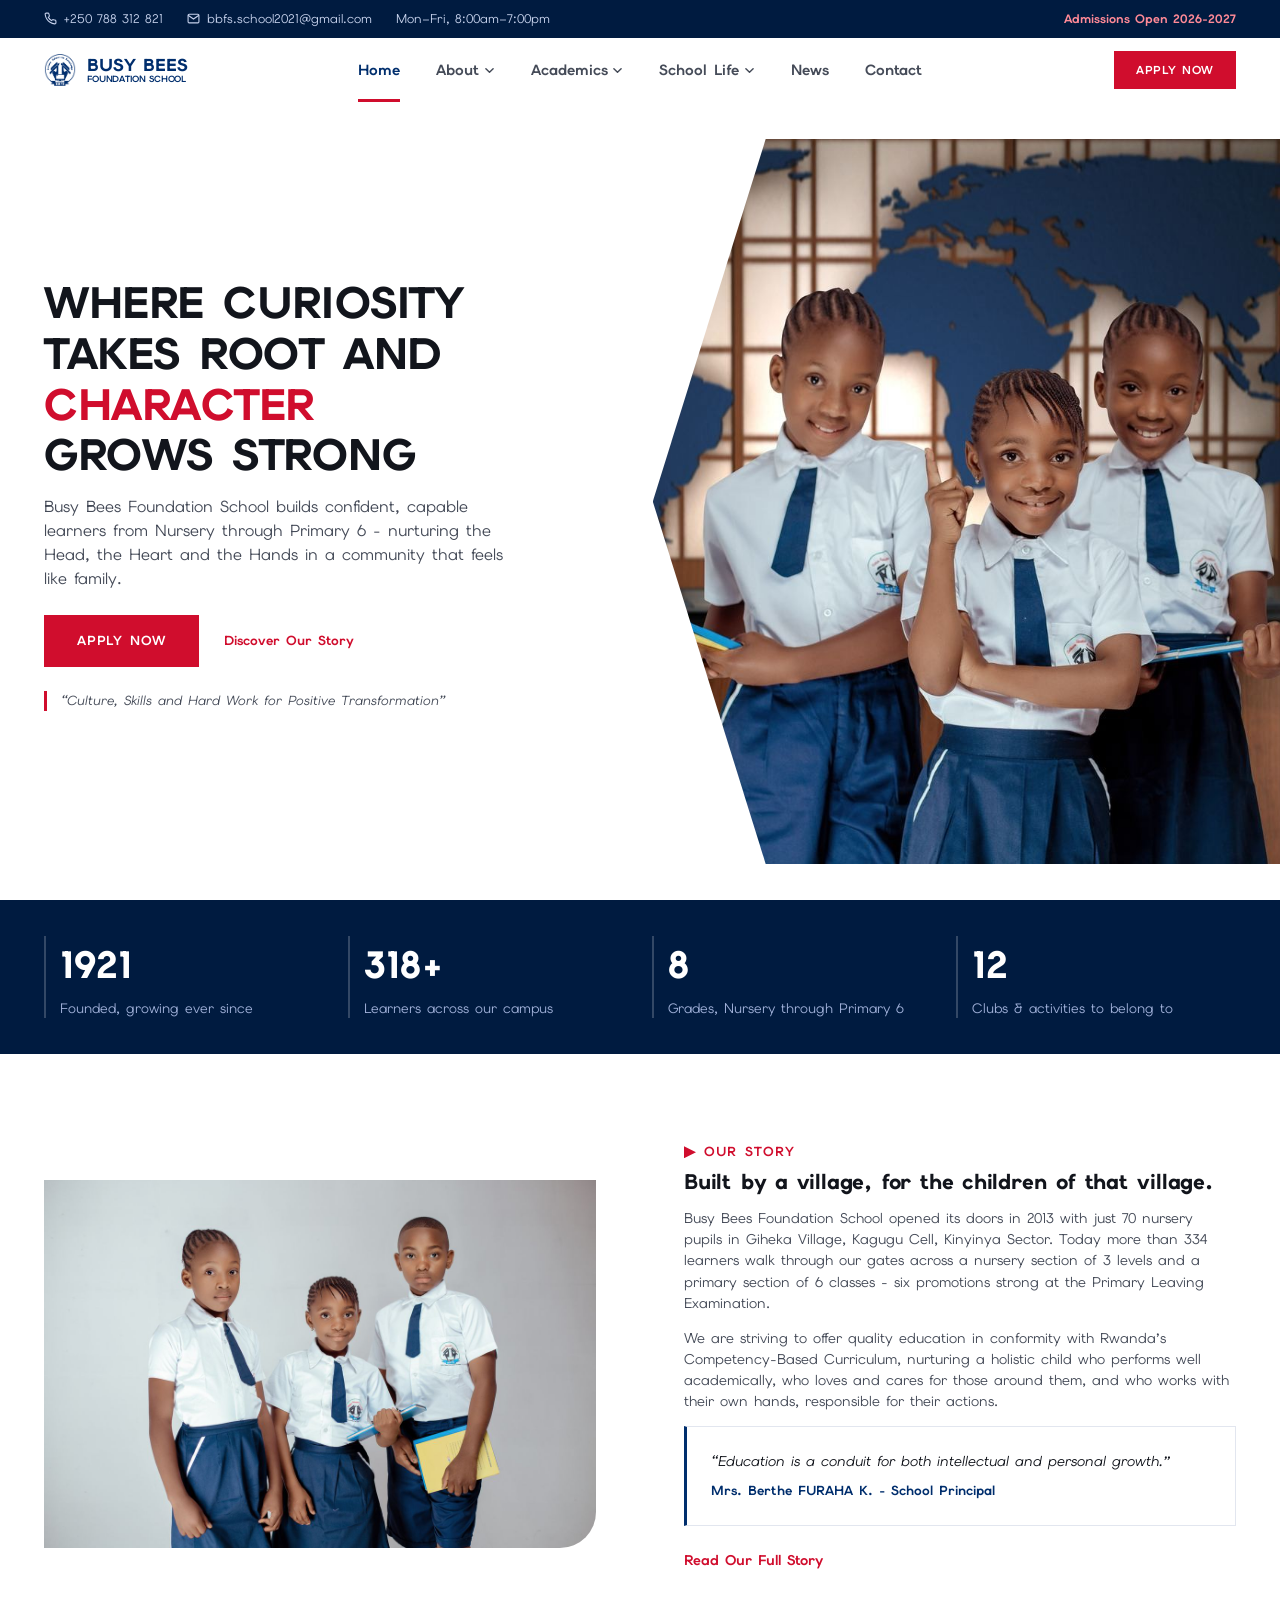
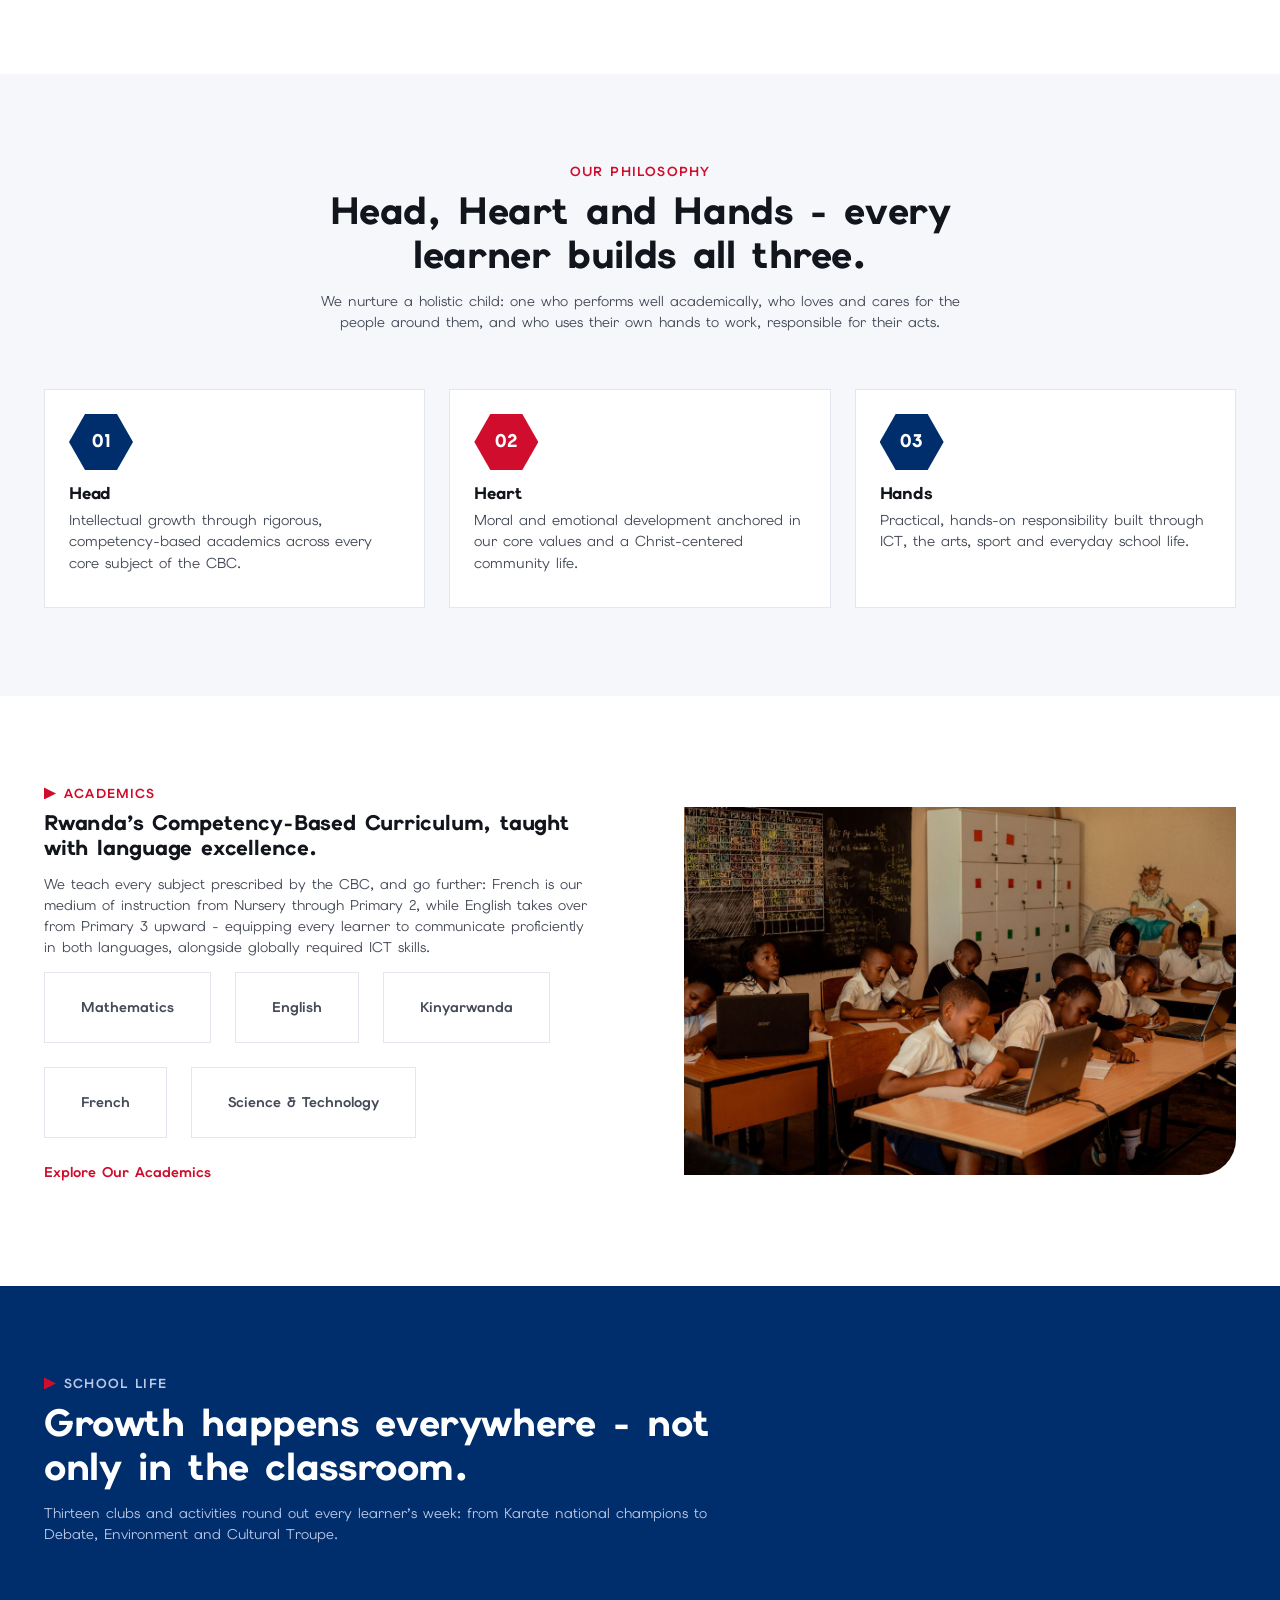
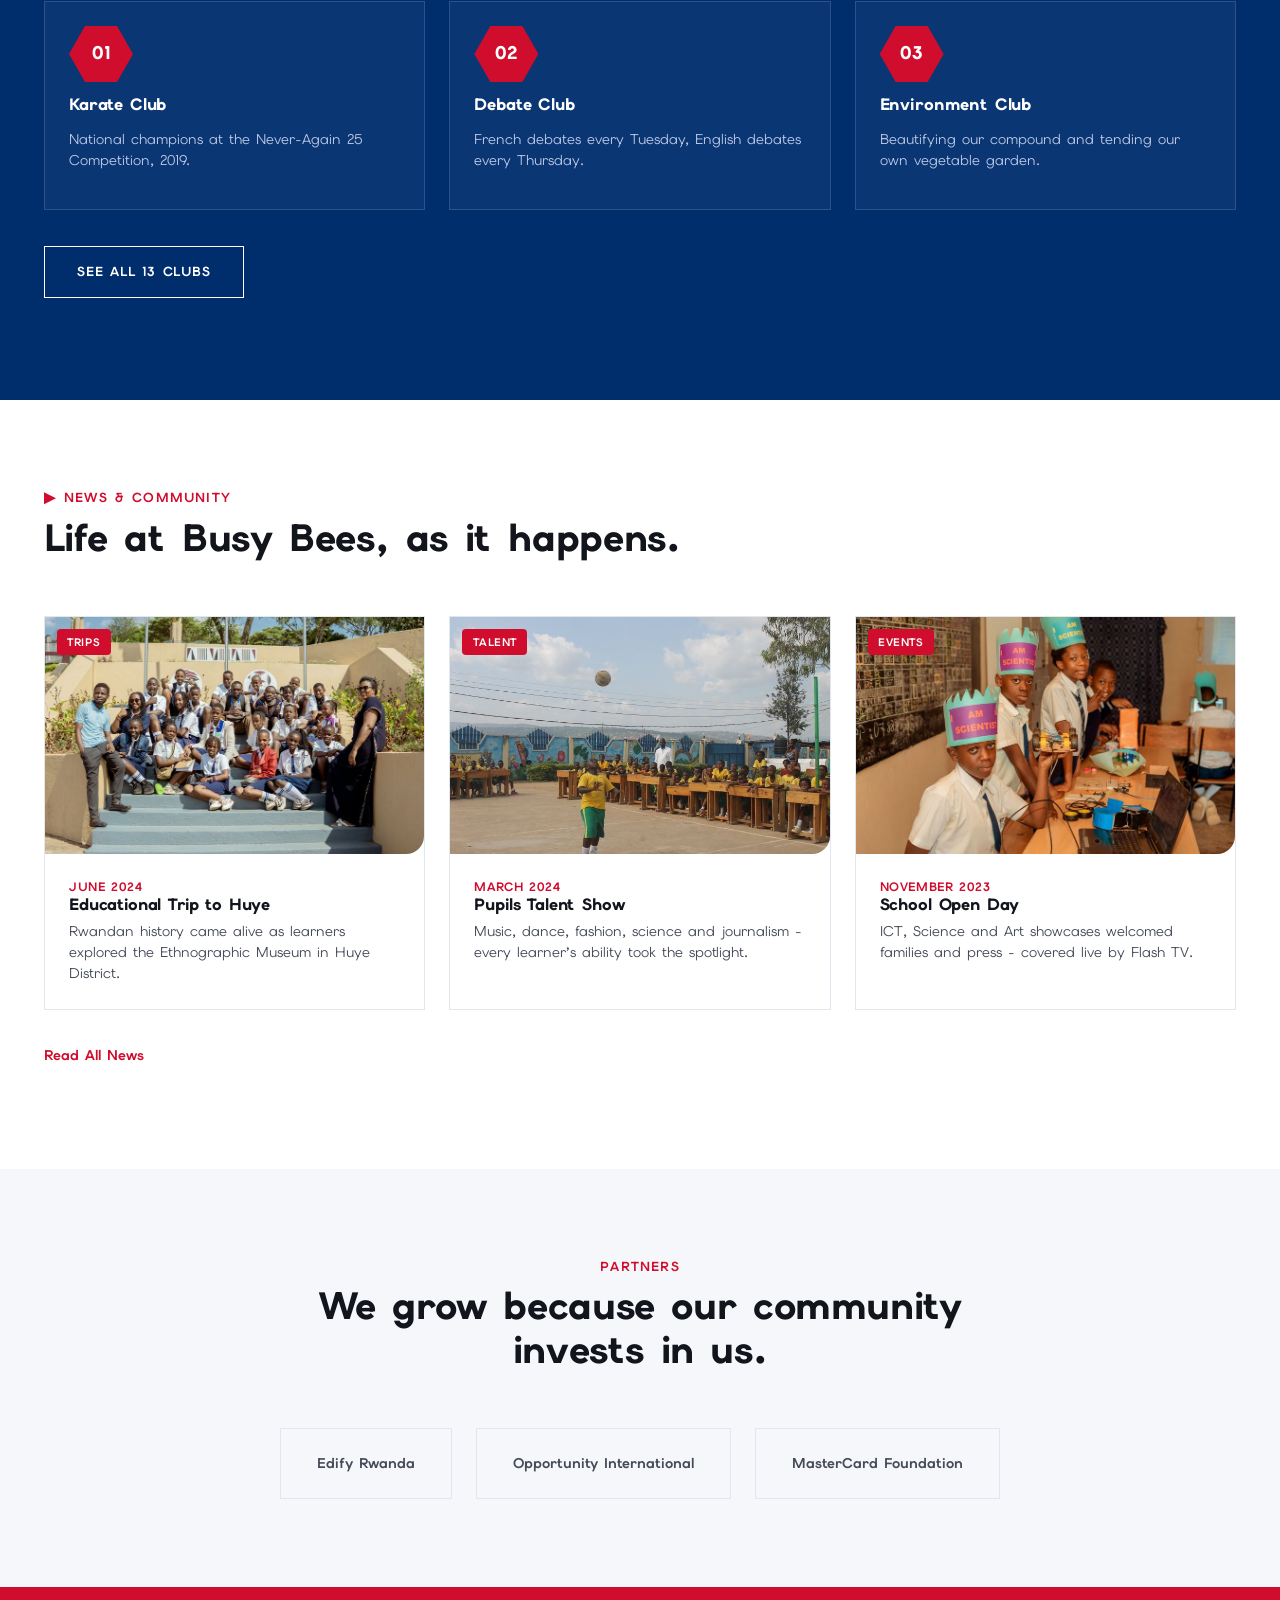
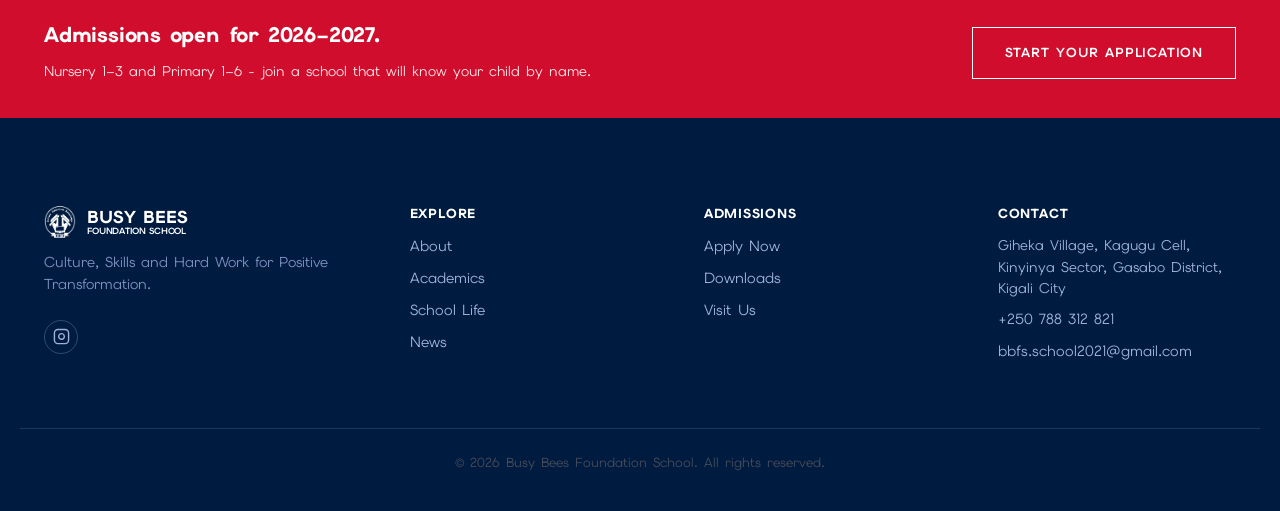
==== index.html @ 9fd290ba "initial commit" ====
<!DOCTYPE html>
<html lang="en">
<head>
<meta charset="UTF-8">
<meta name="viewport" content="width=device-width, initial-scale=1.0">
<title>Busy Bees Foundation School — Culture, Skills &amp; Hard Work for Positive Transformation</title>
<meta name="description" content="Busy Bees Foundation School in Kigali, Rwanda nurtures curious, confident learners from Nursery through Primary 6 through Rwanda's Competency-Based Curriculum, delivered in a safe, Christ-centered community.">
<meta name="theme-color" content="#002E6D">

<meta property="og:type" content="website">
<meta property="og:site_name" content="Busy Bees Foundation School">
<meta property="og:title" content="Busy Bees Foundation School — Culture, Skills &amp; Hard Work for Positive Transformation">
<meta property="og:description" content="A community-built education in Kigali, Rwanda — where every learner grows in knowledge, character and confidence, from Nursery through Primary 6.">
<meta property="og:url" content="https://bbfs.ac.rw/">
<meta property="og:locale" content="en_US">

<link rel="icon" type="image/png" href="assets/favicon.png">
<link rel="canonical" href="https://bbfs.ac.rw/">

<link rel="preconnect" href="https://fonts.googleapis.com">
<link rel="preconnect" href="https://fonts.gstatic.com" crossorigin>
<link href="https://fonts.googleapis.com/css2?family=Elms+Sans:ital,wght@0,100..900;1,100..900&display=swap" rel="stylesheet">

<link rel="stylesheet" href="css/style.css">

<script type="application/ld+json">
{
  "@context": "https://schema.org",
  "@type": "EducationalOrganization",
  "name": "Busy Bees Foundation School",
  "alternateName": "BBFS",
  "url": "https://bbfs.ac.rw/",
  "foundingDate": "2013",
  "slogan": "Culture, Skills and Hard Work for Positive Transformation",
  "address": {
    "@type": "PostalAddress",
    "streetAddress": "Giheka Village, Kagugu Cell, Kinyinya Sector",
    "addressLocality": "Gasabo District, Kigali City",
    "addressCountry": "RW"
  },
  "telephone": ["+250788312821", "+250788534097"],
  "email": "bbfs.school2021@gmail.com"
}
</script>
</head>
<body>

<a class="skip-link" href="#main">Skip to main content</a>

<div class="topbar">
  <div class="container topbar-inner">
    <div class="topbar-links">
      <a href="tel:+250788312821">
        <svg viewBox="0 0 24 24" fill="none" stroke="currentColor" stroke-width="2"><path d="M22 16.92v3a2 2 0 0 1-2.18 2 19.79 19.79 0 0 1-8.63-3.07 19.5 19.5 0 0 1-6-6 19.79 19.79 0 0 1-3.07-8.67A2 2 0 0 1 4.11 2h3a2 2 0 0 1 2 1.72c.127.96.362 1.9.7 2.81a2 2 0 0 1-.45 2.11L8.09 9.91a16 16 0 0 0 6 6l1.27-1.27a2 2 0 0 1 2.11-.45c.91.338 1.85.573 2.81.7A2 2 0 0 1 22 16.92z"/></svg>
        +250 788 312 821
      </a>
      <a href="mailto:bbfs.school2021@gmail.com" class="hide-mobile">
        <svg viewBox="0 0 24 24" fill="none" stroke="currentColor" stroke-width="2"><rect x="2" y="4" width="20" height="16" rx="2"/><path d="m22 6-10 7L2 6"/></svg>
        bbfs.school2021@gmail.com
      </a>
      <span class="hide-mobile">Mon&ndash;Fri, 8:00am&ndash;7:00pm</span>
    </div>
    <a href="admissions.html" class="btn-link">Admissions Open 2026-2027</a>
  </div>
</div>

<header class="site-header" id="site-header">
  <div class="container header-inner">
    <a href="index.html" class="brand" aria-label="Busy Bees Foundation School — home">
      <img src="assets/logo/logo-blue-300.png" class="brand-mark" alt="Busy Bees Foundation School logo">
      <span class="brand-text">
        <span class="brand-name">Busy Bees</span>
        <span class="brand-sub">Foundation School</span>
      </span>
    </a>

    <nav class="main-nav" id="main-nav" aria-label="Primary">
      <ul>
        <li class="nav-item"><a href="index.html" class="nav-link is-active">Home</a></li>

        <li class="nav-item">
          <a href="about.html" class="nav-link" data-toggle aria-expanded="false">About
            <svg class="nav-caret" viewBox="0 0 10 6"><polyline points="1,1 5,5 9,1" fill="none" stroke="currentColor" stroke-width="1.6" stroke-linecap="round" stroke-linejoin="round"/></svg>
          </a>
          <div class="dropdown">
            <div class="dropdown-grid has-feature">
              <div>
                <a href="about.html" class="dropdown-link"><strong>About Overview</strong><span>Who we are, at a glance</span></a>
                <a href="about.html#history" class="dropdown-link"><strong>History &amp; Background</strong><span>Our story since 2013</span></a>
                <a href="about.html#values" class="dropdown-link"><strong>Vision, Mission &amp; Values</strong><span>What we stand on</span></a>
                <a href="about.html#philosophy" class="dropdown-link"><strong>Philosophy &amp; Strategy</strong><span>Aim, philosophy, strategic issues</span></a>
                <a href="about.html#principal" class="dropdown-link"><strong>Principal&rsquo;s Message</strong><span>A word from Mrs. Furaha</span></a>
              </div>
              <a href="about.html#principal" class="dropdown-feature">
                <img src="assets/images/principal-sm.jpg" alt="">
                <span class="dropdown-feature-copy"><span>Est. 2013</span><strong>Meet our Principal</strong></span>
              </a>
            </div>
          </div>
        </li>

        <li class="nav-item">
          <a href="academics.html" class="nav-link" data-toggle aria-expanded="false">Academics
            <svg class="nav-caret" viewBox="0 0 10 6"><polyline points="1,1 5,5 9,1" fill="none" stroke="currentColor" stroke-width="1.6" stroke-linecap="round" stroke-linejoin="round"/></svg>
          </a>
          <div class="dropdown">
            <div class="dropdown-grid has-feature">
              <div>
                <a href="academics.html" class="dropdown-link"><strong>Academics Overview</strong><span>How we teach</span></a>
                <a href="academics.html#curriculum" class="dropdown-link"><strong>Curriculum &amp; Language Policy</strong><span>CBC, French &amp; English</span></a>
                <a href="academics.html#subjects" class="dropdown-link"><strong>Subjects Offered</strong><span>Primary Section, P1&ndash;P6</span></a>
                <a href="academics.html#nursery" class="dropdown-link"><strong>Nursery Programme</strong><span>Section Maternelle</span></a>
                <a href="academics.html#ict-library" class="dropdown-link"><strong>ICT &amp; Library</strong><span>Technology-enabled learning</span></a>
              </div>
              <a href="academics.html#ict-library" class="dropdown-feature">
                <img src="assets/images/curriculum-section-sm.jpg" alt="">
                <span class="dropdown-feature-copy"><span>CBC-Aligned</span><strong>Bilingual, ICT-enabled</strong></span>
              </a>
            </div>
          </div>
        </li>

        <li class="nav-item">
          <a href="school-life.html" class="nav-link" data-toggle aria-expanded="false">School Life
            <svg class="nav-caret" viewBox="0 0 10 6"><polyline points="1,1 5,5 9,1" fill="none" stroke="currentColor" stroke-width="1.6" stroke-linecap="round" stroke-linejoin="round"/></svg>
          </a>
          <div class="dropdown">
            <div class="dropdown-grid has-feature">
              <div>
                <a href="school-life.html" class="dropdown-link"><strong>School Life Overview</strong><span>Beyond the classroom</span></a>
                <a href="school-life.html#clubs" class="dropdown-link"><strong>Clubs &amp; Activities</strong><span>13 clubs to belong to</span></a>
              </div>
              <a href="school-life.html#clubs" class="dropdown-feature">
                <img src="assets/images/karate-competition-sm.jpg" alt="">
                <span class="dropdown-feature-copy"><span>Karate National Champions</span><strong>Explore our clubs</strong></span>
              </a>
            </div>
          </div>
        </li>

        <li class="nav-item"><a href="news.html" class="nav-link">News</a></li>
        <li class="nav-item"><a href="contact.html" class="nav-link">Contact</a></li>
      <li class="nav-item nav-cta"><a href="admissions.html" class="btn btn-primary btn-block">Apply Now</a></li>
      </ul>
    </nav>

    <div class="header-actions">
      <a href="admissions.html" class="btn btn-primary btn-sm">Apply Now</a>
      <button class="nav-toggle" id="nav-toggle" aria-expanded="false" aria-controls="main-nav" aria-label="Open menu">
        <span></span><span></span><span></span>
      </button>
    </div>
  </div>
</header>

<main id="main">

  <!-- ============================== HERO ============================== -->
  <section class="hero" aria-label="Introduction">
    <div class="hero-copy-wrap">
      <div class="hero-copy">
        <h1 class="reveal">Where curiosity takes root and <span class="highlight">character</span> grows strong</h1>
        <p class="hero-lede reveal">Busy Bees Foundation School builds confident, capable learners from Nursery through Primary&nbsp;6 - nurturing the Head, the Heart and the Hands in a community that feels like family.</p>
        <div class="hero-actions reveal">
          <a href="admissions.html" class="btn btn-primary">Apply Now</a>
          <a href="about.html" class="btn btn-link">Discover Our Story</a>
        </div>
        <p class="hero-motto reveal">&ldquo;Culture, Skills and Hard Work for Positive Transformation&rdquo;</p>
      </div>
    </div>

    <div class="hero-visual reveal">
      <img src="assets/images/hero-image.jpg" alt="Busy Bees Foundation School learners" loading="eager">
    </div>
  </section>

  <!-- ============================== STATS BAND ============================== -->
  <section class="stats-band" aria-label="Busy Bees Foundation School at a glance">
    <div class="container stats-grid">
      <div class="stat reveal">
        <span class="stat-number" data-count="2013">0</span>
        <span class="stat-label">Founded, growing ever since</span>
      </div>
      <div class="stat reveal">
        <span class="stat-number" data-count="334" data-suffix="+">0</span>
        <span class="stat-label">Learners across our campus</span>
      </div>
      <div class="stat reveal">
        <span class="stat-number" data-count="9">0</span>
        <span class="stat-label">Grades, Nursery through Primary&nbsp;6</span>
      </div>
      <div class="stat reveal">
        <span class="stat-number" data-count="13">0</span>
        <span class="stat-label">Clubs &amp; activities to belong to</span>
      </div>
    </div>
  </section>

  <!-- ============================== ABOUT TEASER ============================== -->
  <section class="section about">
    <div class="container two-col">
      <div class="photo-frame reveal">
        <img src="assets/images/history-section.jpg" alt="Learners at Busy Bees Foundation School" loading="lazy">
      </div>
      <div>
        <p class="eyebrow reveal">Our Story</p>
        <h2 class="reveal">Built by a village, for the children of that village.</h2>
        <p class="reveal">Busy Bees Foundation School opened its doors in 2013 with just 70 nursery pupils in Giheka Village, Kagugu Cell, Kinyinya Sector. Today more than 334 learners walk through our gates across a nursery section of 3 levels and a primary section of 6 classes - six promotions strong at the Primary Leaving Examination.</p>
        <p class="reveal">We are striving to offer quality education in conformity with Rwanda&rsquo;s Competency-Based Curriculum, nurturing a holistic child who performs well academically, who loves and cares for those around them, and who works with their own hands, responsible for their actions.</p>
        <div class="quote-card reveal">
          <p>&ldquo;Education is a conduit for both intellectual and personal growth.&rdquo;</p>
          <cite>Mrs. Berthe FURAHA K. - School Principal</cite>
        </div>
        <p class="reveal" style="margin-top:var(--sp-3)"><a href="about.html" class="btn-link">Read Our Full Story</a></p>
      </div>
    </div>
  </section>

  <!-- ============================== HEAD / HEART / HANDS ============================== -->
  <section class="section section-tint">
    <div class="container">
      <div class="section-head center reveal">
        <p class="eyebrow center">Our Philosophy</p>
        <h2>Head, Heart and Hands - every learner builds all three.</h2>
        <p class="section-intro center">We nurture a holistic child: one who performs well academically, who loves and cares for the people around them, and who uses their own hands to work, responsible for their acts.</p>
      </div>

      <div class="card-grid cols-3 reveal">
        <div class="hex-card">
          <span class="hex-icon">01</span>
          <h3>Head</h3>
          <p>Intellectual growth through rigorous, competency-based academics across every core subject of the CBC.</p>
        </div>
        <div class="hex-card">
          <span class="hex-icon is-red">02</span>
          <h3>Heart</h3>
          <p>Moral and emotional development anchored in our core values and a Christ-centered community life.</p>
        </div>
        <div class="hex-card">
          <span class="hex-icon">03</span>
          <h3>Hands</h3>
          <p>Practical, hands-on responsibility built through ICT, the arts, sport and everyday school life.</p>
        </div>
      </div>
    </div>
  </section>

  <!-- ============================== ACADEMICS TEASER ============================== -->
  <section class="section academics">
    <div class="container two-col reverse">
      <div class="photo-frame reveal">
        <img src="assets/images/academics-teaser.jpg" alt="A learner engaged in the ICT-enabled curriculum at BBFS" loading="lazy">
      </div>
      <div>
        <p class="eyebrow reveal">Academics</p>
        <h2 class="reveal">Rwanda&rsquo;s Competency-Based Curriculum, taught with language excellence.</h2>
        <p class="reveal">We teach every subject prescribed by the CBC, and go further: French is our medium of instruction from Nursery through Primary&nbsp;2, while English takes over from Primary&nbsp;3 upward - equipping every learner to communicate proficiently in both languages, alongside globally required ICT skills.</p>
        <div class="partners-row reveal" style="justify-content:flex-start">
          <span class="partner-badge">Mathematics</span>
          <span class="partner-badge">English</span>
          <span class="partner-badge">Kinyarwanda</span>
          <span class="partner-badge">French</span>
          <span class="partner-badge">Science &amp; Technology</span>
        </div>
        <p class="reveal" style="margin-top:var(--sp-3)"><a href="academics.html" class="btn-link">Explore Our Academics</a></p>
      </div>
    </div>
  </section>

  <!-- ============================== SCHOOL LIFE TEASER ============================== -->
  <section class="section section-navy">
    <div class="container">
      <div class="section-head reveal">
        <p class="eyebrow eyebrow-inverse">School Life</p>
        <h2>Growth happens everywhere - not only in the classroom.</h2>
        <p class="section-intro">Thirteen clubs and activities round out every learner&rsquo;s week: from Karate national champions to Debate, Environment and Cultural Troupe.</p>
      </div>
      <div class="card-grid cols-3 reveal">
        <div class="card" style="background:rgba(255,255,255,0.04); border-color:rgba(255,255,255,0.14)">
          <span class="hex-icon is-red">01</span>
          <h3 style="color:#fff">Karate Club</h3>
          <p style="color:#B9C6E4">National champions at the Never-Again 25 Competition, 2019.</p>
        </div>
        <div class="card" style="background:rgba(255,255,255,0.04); border-color:rgba(255,255,255,0.14)">
          <span class="hex-icon is-red">02</span>
          <h3 style="color:#fff">Debate Club</h3>
          <p style="color:#B9C6E4">French debates every Tuesday, English debates every Thursday.</p>
        </div>
        <div class="card" style="background:rgba(255,255,255,0.04); border-color:rgba(255,255,255,0.14)">
          <span class="hex-icon is-red">03</span>
          <h3 style="color:#fff">Environment Club</h3>
          <p style="color:#B9C6E4">Beautifying our compound and tending our own vegetable garden.</p>
        </div>
      </div>
      <p class="reveal" style="margin-top:var(--sp-4)"><a href="school-life.html" class="btn btn-ghost">See All 13 Clubs</a></p>
    </div>
  </section>

  <!-- ============================== NEWS TEASER ============================== -->
  <section class="section news">
    <div class="container">
      <div class="section-head reveal">
        <p class="eyebrow">News &amp; Community</p>
        <h2>Life at Busy Bees, as it happens.</h2>
      </div>

      <div class="news-grid reveal">
        <article class="news-card">
          <div class="news-media"><span class="news-tag">Trips</span><img src="assets/images/educational-trip-huye.jpg" alt="Pupils on an educational trip in Huye" loading="lazy"></div>
          <div class="news-body">
            <p class="news-date">June 2024</p>
            <h3>Educational Trip to Huye</h3>
            <p>Rwandan history came alive as learners explored the Ethnographic Museum in Huye District.</p>
          </div>
        </article>
        <article class="news-card">
          <div class="news-media"><span class="news-tag">Talent</span><img src="assets/images/talent-show.jpg" alt="Learners performing at the BBFS Talent Show" loading="lazy"></div>
          <div class="news-body">
            <p class="news-date">March 2024</p>
            <h3>Pupils Talent Show</h3>
            <p>Music, dance, fashion, science and journalism - every learner&rsquo;s ability took the spotlight.</p>
          </div>
        </article>
        <article class="news-card">
          <div class="news-media"><span class="news-tag">Events</span><img src="assets/images/school-open-day.jpg" alt="Students showcasing projects at the BBFS Open Day" loading="lazy"></div>
          <div class="news-body">
            <p class="news-date">November 2023</p>
            <h3>School Open Day</h3>
            <p>ICT, Science and Art showcases welcomed families and press - covered live by Flash TV.</p>
          </div>
        </article>
      </div>
      <p class="reveal" style="margin-top:var(--sp-4)"><a href="news.html#timeline" class="btn-link">Read All News</a></p>
    </div>
  </section>

  <!-- ============================== PARTNERS ============================== -->
  <section class="section section-tint">
    <div class="container">
      <div class="section-head center reveal">
        <p class="eyebrow center">Partners</p>
        <h2 class="section-title">We grow because our community invests in us.</h2>
      </div>
      <div class="partners-row reveal">
        <div class="partner-badge">Edify Rwanda</div>
        <div class="partner-badge">Opportunity International</div>
        <div class="partner-badge">MasterCard Foundation</div>
      </div>
    </div>
  </section>

  <!-- ============================== CTA BAND ============================== -->
  <section class="cta-band">
    <div class="container cta-inner">
      <div>
        <h2>Admissions open for 2026&ndash;2027.</h2>
        <p>Nursery&nbsp;1&ndash;3 and Primary&nbsp;1&ndash;6 - join a school that will know your child by name.</p>
      </div>
      <a href="admissions.html" class="btn btn-ghost">Start Your Application</a>
    </div>
  </section>

</main>

<!-- ============================== FOOTER ============================== -->
<footer class="site-footer">
  <div class="container footer-grid">
    <div class="footer-brand">
      <a href="index.html" class="brand" aria-label="Busy Bees Foundation School — home">
        <img src="assets/logo/logo-white-300.png" class="brand-mark" alt="Busy Bees Foundation School logo">
        <span class="brand-text">
          <span class="brand-name">Busy Bees</span>
          <span class="brand-sub">Foundation School</span>
        </span>
      </a>
      <p>Culture, Skills and Hard Work for Positive Transformation.</p>
      <div class="footer-social">
        <a href="https://www.instagram.com/busybeesfoundationschool" target="_blank" rel="noopener" aria-label="Busy Bees Foundation School on Instagram">
          <svg viewBox="0 0 24 24" fill="none" stroke="currentColor" stroke-width="2"><rect x="2" y="2" width="20" height="20" rx="5"/><path d="M16 11.37A4 4 0 1 1 12.63 8 4 4 0 0 1 16 11.37z"/><line x1="17.5" y1="6.5" x2="17.51" y2="6.5"/></svg>
        </a>
      </div>
    </div>

    <div class="footer-col">
      <h3>Explore</h3>
      <ul>
        <li><a href="about.html">About</a></li>
        <li><a href="academics.html">Academics</a></li>
        <li><a href="school-life.html">School Life</a></li>
        <li><a href="news.html">News</a></li>
      </ul>
    </div>

    <div class="footer-col">
      <h3>Admissions</h3>
      <ul>
        <li><a href="admissions.html">Apply Now</a></li>
        <li><a href="admissions.html#downloads">Downloads</a></li>
        <li><a href="contact.html">Visit Us</a></li>
      </ul>
    </div>

    <div class="footer-col">
      <h3>Contact</h3>
      <ul>
        <li>Giheka Village, Kagugu Cell, Kinyinya Sector, Gasabo District, Kigali City</li>
        <li><a href="tel:+250788312821">+250 788 312 821</a></li>
        <li><a href="mailto:bbfs.school2021@gmail.com">bbfs.school2021@gmail.com</a></li>
      </ul>
    </div>
  </div>
  <div class="container footer-bottom">
    <p>&copy; <span data-year></span> Busy Bees Foundation School. All rights reserved.</p>
  </div>
</footer>

<script src="js/main.js"></script>
</body>
</html>
---- css/style.css ----
/* =========================================================================
   BUSY BEES FOUNDATION SCHOOL — DESIGN SYSTEM
   Institutional, editorial, geometric. Navy + red on white. Hexagon as the
   single recurring brand motif (logo, badges, dividers) — used sparingly.
   ========================================================================= */

:root{
  /* ---- Brand ---- */
  --navy-900:#001B40;
  --navy-800:#002E6D;
  --navy-700:#0B3E85;
  --navy-600:#1F55A3;
  --navy-100:#E7ECF6;

  --red-700:#A50A24;
  --red-600:#D00D2D;
  --red-500:#E23B54;
  --red-100:#FCE8EA;

  --white:#FFFFFF;

  /* ---- Neutrals ---- */
  --tint:#F5F7FB;
  --line:#E2E6EF;
  --ink-900:#12151C;
  --ink-700:#454B58;
  --ink-500:#6B7180;

  /* ---- Semantic ---- */
  --bg:var(--white);
  --text:var(--ink-900);
  --text-muted:var(--ink-500);
  --brand:var(--navy-800);
  --accent:var(--red-600);

  /* ---- Type ---- */
  --font-head:'Elms Sans', system-ui, -apple-system, sans-serif;
  --font-body:'Elms Sans', system-ui, -apple-system, sans-serif;
  --step--1: clamp(0.78rem, 0.76rem + 0.1vw, 0.82rem);
  --step-0:  0.88rem;
  --step-1:  clamp(1.15rem, 1.08rem + 0.35vw, 1.35rem);
  --step-2:  clamp(1.4rem, 1.28rem + 0.55vw, 1.75rem);
  --step-3:  clamp(1.75rem, 1.5rem + 1.1vw, 2.4rem);
  --step-4:  clamp(2.2rem, 1.8rem + 1.8vw, 3.25rem);
  --step-5:  clamp(2.5rem, 1.9rem + 2.8vw, 4rem);

  /* ---- Spacing ---- */
  --sp-1:0.5rem; --sp-2:0.875rem; --sp-3:1.5rem; --sp-4:2.25rem; --sp-5:3.5rem; --sp-6:5.5rem;

  /* ---- Shape ---- */
  --radius-sm:0; --radius-md:0; --radius-lg:0;
  --corner: 36px;
  --corner-sm: 18px;
  --hex: polygon(25% 0%, 75% 0%, 100% 50%, 75% 100%, 25% 100%, 0% 50%);
  --shadow-soft:0 1px 2px rgba(0,20,60,0.06);
  --shadow-hover:0 14px 28px rgba(0,20,60,0.14);

  /* ---- Layout ---- */
  --container-w:1240px;
  --topbar-h:38px;
  --header-h:64px;

  /* ---- Motion ---- */
  --ease:cubic-bezier(.22,.9,.32,1);
  --dur-1:.22s; --dur-2:.45s;
}

/* =========================================================================
   RESET
   ========================================================================= */
*,*::before,*::after{ box-sizing:border-box; }
html{ scroll-behavior:smooth; }
body{
  margin:0; font-family:var(--font-body); background:var(--bg); color:var(--text);
  font-size:var(--step-0); line-height:1.5; -webkit-font-smoothing:antialiased;
}
img{ max-width:100%; display:block; }
a{ color:inherit; text-decoration:none; }
ul,ol{ list-style:none; margin:0; padding:0; }
button{ font:inherit; background:none; border:none; cursor:pointer; }
h1,h2,h3,h4{ font-family:var(--font-head); font-weight:800; line-height:1.15; letter-spacing:-0.01em; margin:0 0 var(--sp-2); color:var(--ink-900); }
p{ margin:0 0 var(--sp-2); color:var(--ink-700); }
input,select,textarea{ font-family:inherit; font-size:var(--step--1); }
table{ border-collapse:collapse; width:100%; }

@media (prefers-reduced-motion: reduce){
  html{ scroll-behavior:auto; }
  *,*::before,*::after{ animation-duration:0.01ms !important; animation-iteration-count:1 !important; transition-duration:0.01ms !important; scroll-behavior:auto !important; }
}

.skip-link{ position:absolute; left:-999px; top:0; background:var(--navy-800); color:#fff; padding:.75rem 1.25rem; z-index:1000; border-radius:0 0 8px 0; }
.skip-link:focus{ left:0; }
:focus-visible{ outline:3px solid var(--navy-600); outline-offset:3px; border-radius:3px; }

.container{ max-width:var(--container-w); margin-inline:auto; padding-inline:var(--sp-3); }
.section{ padding-block:var(--sp-6); position:relative; scroll-margin-top:110px; }
.section-sm{ padding-block:var(--sp-5); }
.section-tint{ background:var(--tint); }
.section-navy{ background:var(--navy-800); color:#fff; }
.section-navy h2, .section-navy h3{ color:#fff; }
.section-navy p{ color:#B9C6E4; }

.section-head{ max-width:680px; margin-bottom:var(--sp-5); }
.section-head.center{ margin-inline:auto; text-align:center; }
.section-head h2{ font-size:var(--step-3); }
.section-intro{ font-size:var(--step-0); }

.eyebrow{
  display:inline-flex; align-items:center; gap:.5rem;
  font-size:var(--step--1); font-weight:700; letter-spacing:.09em; text-transform:uppercase;
  color:var(--accent); margin-bottom:var(--sp-1);
}
.eyebrow::before{ content:''; width:12px; height:12px; background:var(--accent); clip-path:polygon(0% 0%, 100% 50%, 0% 100%); }
.eyebrow-inverse{ color:var(--accent); }
.eyebrow-inverse::before{ background:var(--accent); }
.eyebrow.center{ display:block; }
.eyebrow.center::before{ display:none; }
.center{ text-align:center; margin-inline:auto; }

/* =========================================================================
   BUTTONS
   ========================================================================= */
.btn{
  display:inline-flex; align-items:center; justify-content:center; gap:.55rem;
  padding:.95rem 2rem; border-radius:var(--radius-sm); font-weight:700; font-size:.82rem;
  letter-spacing:.06em; text-transform:uppercase; border:1.5px solid transparent; cursor:pointer;
  transition:transform var(--dur-1) var(--ease), box-shadow var(--dur-1) var(--ease), background var(--dur-1) var(--ease), color var(--dur-1) var(--ease), border-color var(--dur-1) var(--ease);
  white-space:nowrap;
}
.btn-primary{ background:var(--red-600); color:var(--white); }
.btn-primary:hover{ background:var(--red-700); box-shadow:var(--shadow-hover); }
.btn-navy{ background:var(--navy-800); color:var(--white); }
.btn-navy:hover{ background:var(--navy-900); box-shadow:var(--shadow-hover); }
.btn-ghost{ background:transparent; border-color:var(--white); color:var(--white); }
.btn-ghost:hover{ background:var(--white); color:var(--navy-800); }
.btn-outline{ background:transparent; border-color:var(--navy-800); color:var(--navy-800); }
.btn-outline:hover{ background:var(--navy-800); color:var(--white); }
.btn-link{ text-transform:none; letter-spacing:0; padding:.4rem 0; font-weight:700; color:var(--red-600); border-radius:0; }
.btn-link:hover{ color:var(--red-700); }
.btn-sm{ padding:.6rem 1.3rem; font-size:.72rem; }
.btn-block{ width:100%; }

/* =========================================================================
   HEXAGON SYSTEM
   ========================================================================= */
.hex{ clip-path:var(--hex); }
.hex-icon{
  width:64px; height:56px; display:flex; align-items:center; justify-content:center;
  clip-path:var(--hex); background:var(--navy-800); color:var(--white); font-family:var(--font-head);
  font-weight:800; font-size:1.15rem; flex-shrink:0;
}
.hex-icon.is-red{ background:var(--red-600); }
.hex-icon.is-outline{ background:var(--navy-100); color:var(--navy-800); }

.hex-grid{ display:grid; grid-template-columns:repeat(auto-fill, minmax(230px,1fr)); gap:var(--sp-3); }
.hex-card{ background:var(--white); border:1px solid var(--line); border-radius:var(--radius-md); padding:var(--sp-3); transition:box-shadow var(--dur-1) var(--ease), border-color var(--dur-1) var(--ease); }
.hex-card:hover{ box-shadow:var(--shadow-hover); border-color:var(--navy-100); }
.hex-card .hex-icon{ margin-bottom:var(--sp-2); }
.hex-card h3{ font-size:1.05rem; margin-bottom:.4rem; }
.hex-card p{ font-size:.9rem; margin-bottom:.5rem; }
.hex-card .hex-ref{ font-size:.76rem; font-weight:700; color:var(--accent); }

/* =========================================================================
   HEADER
   ========================================================================= */
.topbar{
  height:var(--topbar-h); background:var(--navy-900); color:#C6D2EC; font-size:.78rem;
  display:flex; align-items:center;
}
.topbar-inner{ display:flex; align-items:center; justify-content:space-between; width:100%; gap:var(--sp-3); }
.topbar-links{ display:flex; align-items:center; gap:var(--sp-3); }
.topbar-links a{ display:flex; align-items:center; gap:.4rem; transition:color var(--dur-1) var(--ease); }
.topbar-links a:hover{ color:#fff; }
.topbar-links svg{ width:13px; height:13px; flex-shrink:0; }
.topbar .btn-link{ color:#FF8A97; border-color:#FF8A97; font-size:.76rem; }
.topbar .btn-link:hover{ color:#fff; }

.site-header{
  position:sticky; top:0; z-index:300; background:transparent;
  border-bottom:1px solid transparent;
  transition:box-shadow var(--dur-1) var(--ease), border-color var(--dur-1) var(--ease);
}
.site-header.is-scrolled{ background:var(--white); box-shadow:var(--shadow-soft); border-color:var(--line); }
html.menu-open .site-header{ position:fixed; left:0; right:0; background:var(--white); border-color:var(--line); }
.header-inner{ height:var(--header-h); display:grid; grid-template-columns:minmax(0,1fr) auto minmax(0,1fr); align-items:center; gap:var(--sp-4); }

.brand{ display:flex; align-items:center; gap:.7rem; flex-shrink:0; justify-self:start; }
.brand-mark{ width:32px; height:32px; flex-shrink:0; object-fit:contain; }
.brand-text{ display:flex; flex-direction:column; line-height:1.1; }
.brand-name{ font-family:var(--font-head); font-weight:800; font-size:1.08rem; color:var(--navy-800); letter-spacing:-0.01em; text-transform:uppercase; white-space:nowrap; }
.brand-sub{ font-size:.56rem; font-weight:700; text-transform:uppercase; color:var(--navy-800); letter-spacing:-0.02em; white-space:nowrap; }

/* ---- Primary nav + dropdowns ---- */
.main-nav{ height:100%; justify-self:center; }
.main-nav > ul{ display:flex; align-items:center; height:100%; gap:var(--sp-1); }
.nav-item{ position:relative; height:100%; display:flex; align-items:center; }
.nav-cta{ display:none; }
.nav-link{
  display:flex; align-items:center; gap:.35rem; height:100%; padding:0 .9rem; font-weight:700;
  font-size:.92rem; color:var(--ink-700); position:relative;
}
.nav-link::after{ content:''; position:absolute; left:.9rem; right:.9rem; bottom:0; height:3px; background:var(--accent); transform:scaleX(0); transform-origin:left; transition:transform var(--dur-1) var(--ease); }
.nav-item:hover .nav-link, .nav-link.is-active, .nav-item.is-open .nav-link{ color:var(--navy-800); }
.nav-item:hover .nav-link::after, .nav-link.is-active::after, .nav-item.is-open .nav-link::after{ transform:scaleX(1); }
.nav-caret{ width:9px; height:9px; transition:transform var(--dur-1) var(--ease); flex-shrink:0; }
.nav-item.is-open .nav-caret{ transform:rotate(180deg); }

.dropdown{
  position:absolute; top:100%; left:50%; transform:translateX(-50%); min-width:420px;
  background:var(--white); border:1px solid var(--line); border-radius:var(--radius-md); box-shadow:var(--shadow-hover);
  padding:var(--sp-2); opacity:0; visibility:hidden; pointer-events:none;
  transition:opacity var(--dur-1) var(--ease), visibility var(--dur-1);
  z-index:50;
}
.nav-item:hover .dropdown, .nav-item:focus-within .dropdown, .nav-item.is-open .dropdown{ opacity:1; visibility:visible; pointer-events:auto; }
.dropdown-grid{ display:grid; grid-template-columns:1fr; gap:2px; }
.dropdown-grid.has-feature{ grid-template-columns:1.2fr 1fr; gap:var(--sp-2); }
.dropdown-link{ display:block; padding:.65rem .75rem; border-radius:var(--radius-sm); transition:background var(--dur-1) var(--ease); }
.dropdown-link:hover{ background:var(--tint); }
.dropdown-link strong{ display:block; font-size:.9rem; color:var(--ink-900); margin-bottom:.15rem; }
.dropdown-link span{ display:block; font-size:.78rem; color:var(--text-muted); }
.dropdown-feature{ border-bottom-right-radius:var(--corner-sm); overflow:hidden; position:relative; min-height:150px; background:var(--navy-800); }
.dropdown-feature img{ width:100%; height:100%; object-fit:cover; position:absolute; inset:0; opacity:.55; }
.dropdown-feature-copy{ position:relative; padding:var(--sp-2); display:flex; flex-direction:column; height:100%; justify-content:flex-end; color:#fff; }
.dropdown-feature-copy span{ font-size:.7rem; font-weight:700; text-transform:uppercase; letter-spacing:.06em; color:#FF8A97; }
.dropdown-feature-copy strong{ font-size:.95rem; }

.header-actions{ display:flex; align-items:center; gap:var(--sp-2); flex-shrink:0; align-self:stretch; justify-self:end; }
.site-header.is-scrolled .header-actions .btn-sm{
  align-self:stretch; height:auto; display:inline-flex; align-items:center; justify-content:center;
  padding-block:0;
}
.nav-toggle{
  display:none; width:44px; height:44px; align-items:center; justify-content:center;
  flex-direction:column; gap:5px; border-radius:50%;
}
.nav-toggle span{ width:20px; height:2px; background:var(--navy-800); transition:transform var(--dur-1) var(--ease), opacity var(--dur-1) var(--ease); }
.nav-toggle[aria-expanded="true"] span:nth-child(1){ transform:translateY(7px) rotate(45deg); }
.nav-toggle[aria-expanded="true"] span:nth-child(2){ opacity:0; }
.nav-toggle[aria-expanded="true"] span:nth-child(3){ transform:translateY(-7px) rotate(-45deg); }

/* =========================================================================
   PAGE HERO (sub-pages)
   ========================================================================= */
.page-hero{
  background:var(--navy-800); color:#fff; padding-block:var(--sp-5); position:relative; overflow:hidden;
}
.page-hero::after{
  content:''; position:absolute; right:-60px; top:50%; transform:translateY(-50%); width:340px; height:300px;
  background:var(--red-600); clip-path:var(--hex); opacity:.14;
}
.page-hero-inner{ position:relative; max-width:760px; margin-left:max(0px, calc((100vw - var(--container-w)) / 2)); margin-right:auto; }
.breadcrumb{ display:flex; align-items:center; gap:.5rem; font-size:.82rem; color:#AFC0E6; margin-bottom:var(--sp-2); }
.breadcrumb a:hover{ color:#fff; }
.page-hero h1{ color:#fff; font-size:var(--step-4); max-width:20ch; }
.page-hero p{ color:#C7D2EE; font-size:var(--step-0); max-width:56ch; }

/* =========================================================================
   HOME HERO
   ========================================================================= */
.hero{ position:relative; display:flex; align-items:stretch; overflow:hidden; min-height:calc(100vh - var(--header-h) - var(--topbar-h) - 1px); }
.hero-copy-wrap{
  flex:1 1 51%; min-width:0; display:flex; align-items:center; padding-block:var(--sp-6);
  padding-left:max(var(--sp-3), calc((100vw - var(--container-w)) / 2 + var(--sp-3)));
  padding-right:var(--sp-5);
}
.hero-copy{ max-width:600px; }
.hero h1{ font-size:clamp(2rem, 1.7rem + 2vw, 2.75rem); text-transform:uppercase; max-width:16ch; }
.hero .highlight{ color:var(--red-600); }
.hero-lede{ font-size:1rem; max-width:48ch; color:var(--ink-700); }
.hero-actions{ display:flex; align-items:center; gap:var(--sp-3); margin-block:var(--sp-3); flex-wrap:wrap; }
.hero-motto{ font-style:italic; color:var(--ink-700); font-size:var(--step--1); border-left:3px solid var(--accent); padding-left:var(--sp-2); }

.hero-visual{ flex:1 1 49%; min-width:0; position:relative; padding-block:var(--sp-4); }
.hero-visual img{
  width:100%; height:100%; object-fit:cover; display:block;
  clip-path:polygon(18% 0%, 100% 0%, 100% 100%, 18% 100%, 0% 50%);
}

/* =========================================================================
   STATS BAND
   ========================================================================= */
.stats-band{ background:var(--navy-900); color:var(--white); padding-block:var(--sp-4); }
.stats-grid{ display:grid; grid-template-columns:repeat(4,1fr); gap:var(--sp-3); }
.stat{ border-left:2px solid rgba(255,255,255,0.2); padding-left:var(--sp-2); }
.stat-number{ display:block; font-family:var(--font-head); font-size:var(--step-3); font-weight:800; color:var(--white); }
.stat-label{ display:block; font-size:.85rem; color:#9FB0D8; margin-top:.3rem; }

/* =========================================================================
   PHOTO FRAMES / MEDIA
   ========================================================================= */
.photo-frame{ border-bottom-right-radius:var(--corner); overflow:hidden; background:var(--tint); }
.photo-frame img{ width:100%; height:100%; object-fit:cover; }

.img-placeholder{
  width:100%; height:100%; min-height:160px; display:flex; align-items:center; justify-content:center;
  background:var(--tint); color:var(--text-muted); font-weight:700; text-transform:uppercase;
  letter-spacing:.08em; font-size:.8rem;
}

/* =========================================================================
   CARDS (generic)
   ========================================================================= */
.card-grid{ display:grid; gap:var(--sp-3); }
.cols-3{ grid-template-columns:repeat(3,1fr); }
.cols-2{ grid-template-columns:repeat(2,1fr); }
.card{ background:var(--white); border:1px solid var(--line); border-radius:var(--radius-md); padding:var(--sp-3); transition:box-shadow var(--dur-1) var(--ease); }
.card:hover{ box-shadow:var(--shadow-hover); }
.card > .hex-icon{ margin-bottom:var(--sp-2); }
.card-top-navy{ border-top:3px solid var(--navy-800); }
.card-top-red{ border-top:3px solid var(--red-600); }

/* =========================================================================
   TABS
   ========================================================================= */
.tabs{ display:flex; flex-wrap:wrap; gap:.6rem; margin-bottom:var(--sp-4); }
.tab-btn{
  padding:.6rem 1.2rem; border-radius:999px; border:1.5px solid var(--line); font-weight:700; font-size:.82rem; color:var(--ink-700);
  transition:all var(--dur-1) var(--ease);
}
.tab-btn:hover{ border-color:var(--navy-600); color:var(--navy-800); }
.tab-btn.is-active{ background:var(--navy-800); border-color:var(--navy-800); color:#fff; }
.tab-panel{ display:none; }
.tab-panel.is-active{ display:block; }

/* =========================================================================
   ACCORDION (school life clubs)
   ========================================================================= */
.accordion-item{ border:1px solid var(--line); border-radius:var(--radius-md); margin-bottom:var(--sp-2); overflow:hidden; background:var(--white); }
.accordion-head{
  width:100%; display:flex; align-items:center; gap:var(--sp-2); padding:var(--sp-2) var(--sp-3); text-align:left;
}
.accordion-head .hex-icon{ width:46px; height:40px; font-size:.85rem; }
.accordion-head-text{ flex:1; }
.accordion-head-text h3{ font-size:1rem; margin:0; }
.accordion-chevron{ width:14px; height:14px; flex-shrink:0; transition:transform var(--dur-1) var(--ease); color:var(--navy-800); }
.accordion-item.is-open .accordion-chevron{ transform:rotate(180deg); }
.accordion-body{ max-height:0; overflow:hidden; transition:max-height var(--dur-2) var(--ease); }
.accordion-body-inner{ padding:0 var(--sp-3) var(--sp-3) calc(46px + var(--sp-2) + var(--sp-3)); }
.accordion-body-inner p{ font-size:.92rem; }
.accordion-body-inner ul{ margin-top:.4rem; }
.accordion-body-inner li{ font-size:.9rem; color:var(--ink-700); padding-left:1rem; position:relative; margin-bottom:.35rem; }
.accordion-body-inner li::before{ content:''; position:absolute; left:0; top:.5em; width:6px; height:6px; background:var(--accent); clip-path:var(--hex); }

@media (max-width:640px){
  .accordion-body-inner{ padding:0 var(--sp-2) var(--sp-2) var(--sp-2); }
}

/* =========================================================================
   SCHOOL LIFE OVERVIEW — INFINITE MARQUEE
   ========================================================================= */
.marquee-wrap{ display:flex; flex-direction:column; gap:var(--sp-3); overflow:hidden; margin-top:var(--sp-2); }
.marquee-row{ overflow:hidden; width:100%; }
.marquee-track{ display:flex; gap:var(--sp-3); width:max-content; animation:marquee-left 40s linear infinite; }
.marquee-row.marquee-reverse .marquee-track{ animation-name:marquee-right; animation-duration:46s; }
.marquee-row:hover .marquee-track{ animation-play-state:paused; }
.marquee-track img{
  height:190px; width:280px; object-fit:cover; flex-shrink:0;
}

@keyframes marquee-left{ from{ transform:translateX(0); } to{ transform:translateX(-50%); } }
@keyframes marquee-right{ from{ transform:translateX(-50%); } to{ transform:translateX(0); } }

@media (max-width:640px){
  .marquee-track img{ height:120px; width:170px; }
}

/* =========================================================================
   NEWS / TIMELINE
   ========================================================================= */
.news-grid{ display:grid; grid-template-columns:repeat(3,1fr); gap:var(--sp-3); }
.news-card{ background:var(--white); border-radius:var(--radius-md); overflow:hidden; border:1px solid var(--line); transition:box-shadow var(--dur-1) var(--ease); }
.news-card:hover{ box-shadow:var(--shadow-hover); }
.news-media{ aspect-ratio:16/10; background:var(--tint); position:relative; overflow:hidden; border-bottom-right-radius:var(--corner-sm); }
.news-media img{ width:100%; height:100%; object-fit:cover; }
.news-tag{ position:absolute; top:.75rem; left:.75rem; background:var(--red-600); color:#fff; font-size:.68rem; font-weight:700; text-transform:uppercase; letter-spacing:.05em; padding:.3rem .65rem; border-radius:4px; }
.news-body{ padding:var(--sp-3); }
.news-date{ font-size:.76rem; font-weight:700; text-transform:uppercase; letter-spacing:.05em; color:var(--accent); margin-bottom:.3rem; }
.news-body h3{ font-size:1.02rem; margin-bottom:.4rem; }
.news-body p{ margin:0; }

.timeline{ position:relative; padding-left:calc(46px + var(--sp-3)); }
.timeline::before{ content:''; position:absolute; left:22px; top:6px; bottom:6px; width:2px; background:var(--line); }
.timeline-item{ position:relative; padding-bottom:var(--sp-4); }
.timeline-item:last-child{ padding-bottom:0; }
.timeline-dot{ position:absolute; left:calc(-1 * (46px + var(--sp-3)) + 0px); top:0; width:46px; height:40px; font-size:.8rem; }
.timeline-date{ font-size:.76rem; font-weight:700; text-transform:uppercase; letter-spacing:.05em; color:var(--accent); margin-bottom:.25rem; }
.timeline-item h3{ font-size:1.05rem; margin-bottom:.35rem; }
.timeline-item p{ font-size:.92rem; }

/* =========================================================================
   PUBLICATIONS / DOWNLOADS
   ========================================================================= */
.doc-grid{ display:grid; grid-template-columns:repeat(3,1fr); gap:var(--sp-3); }
.doc-card{ display:flex; align-items:center; gap:var(--sp-2); background:var(--navy-800); color:#fff; border-radius:var(--radius-md); padding:var(--sp-3); transition:background var(--dur-1) var(--ease); }
.doc-card:hover{ background:var(--navy-900); }
.doc-card .hex-icon{ background:var(--red-600); font-size:.72rem; }
.doc-card strong{ display:block; font-size:.92rem; }
.doc-card .doc-caption{ display:block; font-size:.76rem; color:#AFC0E6; margin-top:.15rem; }

/* =========================================================================
   TABLE (subjects)
   ========================================================================= */
.subject-table-wrap{ border:1px solid var(--line); border-radius:var(--radius-md); overflow:hidden; }
.subject-table th{ background:var(--navy-800); color:#fff; text-align:left; padding:.85rem 1.1rem; font-size:.82rem; text-transform:uppercase; letter-spacing:.05em; }
.subject-table td{ padding:.8rem 1.1rem; border-top:1px solid var(--line); font-size:.92rem; color:var(--ink-700); }
.subject-table tr:nth-child(even) td{ background:var(--tint); }
.subject-table td:first-child{ font-weight:700; color:var(--navy-800); width:60px; }

/* =========================================================================
   FORMS
   ========================================================================= */
.form-card{ background:var(--white); border-radius:var(--radius-lg); padding:var(--sp-4); border:1px solid var(--line); }
.form-card h3{ font-size:var(--step-1); margin-bottom:var(--sp-3); }
.form-row{ margin-bottom:var(--sp-2); display:flex; flex-direction:column; gap:.35rem; }
.form-row-split{ display:grid; grid-template-columns:1fr 1fr; gap:var(--sp-2); margin-bottom:var(--sp-2); }
.form-row-split .form-row{ margin-bottom:0; }
.form-row label{ font-size:.8rem; font-weight:700; color:var(--ink-700); }
.form-row label span{ color:var(--red-600); margin-left:2px; }
.form-row input, .form-row select, .form-row textarea{
  padding:.8rem .95rem; border-radius:var(--radius-sm); border:1.5px solid var(--line);
  background:var(--white); transition:border-color var(--dur-1) var(--ease); resize:vertical;
}
.form-row input:focus, .form-row select:focus, .form-row textarea:focus{ border-color:var(--navy-600); }
.form-row input:user-invalid, .form-row select:user-invalid, .form-row textarea:user-invalid{ border-color:var(--red-600); }
.form-card .btn{ margin-top:var(--sp-2); }
.form-status{ text-align:center; font-weight:700; font-size:.88rem; min-height:1.4em; margin:.6rem 0 0; }
.form-status.success{ color:#1F8A4C; }

/* Custom select arrow */
.form-row select{ appearance:none; background-image:url("data:image/svg+xml,%3Csvg xmlns='http://www.w3.org/2000/svg' width='12' height='8'%3E%3Cpath d='M1 1l5 5 5-5' stroke='%23454B58' stroke-width='1.6' fill='none' stroke-linecap='round'/%3E%3C/svg%3E"); background-repeat:no-repeat; background-position:right .95rem center; padding-right:2.2rem; }

/* Checkbox */
.form-check{ display:flex; align-items:flex-start; gap:.6rem; flex-direction:row; }
.form-check input{ margin-top:.2rem; accent-color:var(--navy-800); }
.form-check label{ font-size:.84rem; font-weight:500; color:var(--ink-700); }

/* =========================================================================
   MISC CONTENT BLOCKS
   ========================================================================= */
.two-col{ display:grid; grid-template-columns:1fr 1fr; gap:var(--sp-6); align-items:center; }
.two-col.reverse{ direction:rtl; }
.two-col.reverse > *{ direction:ltr; }
.quote-card{
  background:var(--white); border:1px solid var(--line); border-left:3px solid var(--navy-800);
  padding:var(--sp-3); border-radius:var(--radius-md);
}
.quote-card p{ font-style:italic; color:var(--ink-900); margin-bottom:.5rem; }
.quote-card cite{ font-size:.82rem; font-weight:700; color:var(--navy-800); font-style:normal; }

.checklist{ display:grid; grid-template-columns:1fr 1fr; gap:.6rem var(--sp-3); }
.checklist li{ display:flex; align-items:flex-start; gap:.6rem; font-size:.92rem; color:var(--ink-700); }
.checklist li::before{ content:''; flex-shrink:0; margin-top:.35rem; width:9px; height:9px; background:var(--navy-800); clip-path:var(--hex); }

.steps-list{ display:flex; flex-direction:column; gap:var(--sp-3); }
.steps-list li{ display:flex; gap:var(--sp-2); align-items:flex-start; }
.step-num{
  flex-shrink:0; width:38px; height:33px; display:flex; align-items:center; justify-content:center;
  clip-path:var(--hex); background:var(--navy-800); color:#fff; font-weight:800; font-family:var(--font-head);
}
.steps-list strong{ display:block; color:var(--ink-900); font-size:.98rem; }
.steps-list p{ margin:.15rem 0 0; font-size:.88rem; }

.partners-row{ display:flex; flex-wrap:wrap; gap:var(--sp-3); justify-content:center; }
.partner-badge{ padding:var(--sp-3) var(--sp-4); border:1.5px solid var(--line); border-radius:var(--radius-sm); font-weight:700; color:var(--ink-700); transition:all var(--dur-1) var(--ease); }
.partner-badge:hover{ border-color:var(--navy-600); color:var(--navy-800); }

.contact-list{ display:flex; flex-direction:column; gap:var(--sp-3); }
.contact-list strong{ display:block; font-size:.76rem; text-transform:uppercase; letter-spacing:.06em; color:#FF8A97; margin-bottom:.25rem; }
.contact-list span, .contact-list a{ color:#DCE3F5; font-size:.95rem; }
.contact-list a:hover{ color:#FF8A97; }
.contact-map iframe{ width:100%; height:100%; border:0; min-height:320px; }

/* =========================================================================
   ADMISSION BANNER / CTA
   ========================================================================= */
.cta-band{ background:var(--red-600); color:#fff; padding-block:var(--sp-4); }
.cta-band h2, .cta-band p{ color:#fff; }
.cta-inner{ display:flex; align-items:center; justify-content:space-between; gap:var(--sp-3); flex-wrap:wrap; }
.cta-inner p{ color:#FFE1E5; margin:0; }

/* =========================================================================
   FOOTER
   ========================================================================= */
.site-footer{ background:var(--navy-900); color:#9FB0D8; padding-top:var(--sp-6); }
.footer-grid{ display:grid; grid-template-columns:1.3fr 1fr 1fr 1fr; gap:var(--sp-5); padding-bottom:var(--sp-5); border-bottom:1px solid rgba(255,255,255,0.12); }
.footer-brand p{ color:#7E8FBF; margin-top:var(--sp-2); font-size:.9rem; }
.footer-social{ display:flex; gap:.6rem; margin-top:var(--sp-3); }
.footer-social a{
  width:34px; height:34px; display:flex; align-items:center; justify-content:center;
  border:1.5px solid rgba(255,255,255,0.2); border-radius:50%; color:#9FB0D8;
  transition:color var(--dur-1) var(--ease), border-color var(--dur-1) var(--ease);
}
.footer-social a:hover{ color:#FF8A97; border-color:#FF8A97; }
.footer-social svg{ width:17px; height:17px; }
.site-footer .brand-name{ color:#fff; }
.site-footer .brand-sub{ color:#fff; }
.footer-col h3{ color:#fff; font-size:.82rem; text-transform:uppercase; letter-spacing:.06em; margin-bottom:var(--sp-2); }
.footer-col li{ margin-bottom:.6rem; }
.footer-col a{ color:#9FB0D8; transition:color var(--dur-1) var(--ease); font-size:.92rem; }
.footer-col a:hover{ color:#FF8A97; }
.footer-bottom{ padding-block:var(--sp-3); text-align:center; font-size:.82rem; color:#63719E; }
.footer-bottom a:hover{ color:#fff; }

/* =========================================================================
   SCROLL REVEAL
   ========================================================================= */
.reveal{ opacity:0; transform:translateY(22px); transition:opacity .65s var(--ease), transform .65s var(--ease); }
.reveal.is-visible{ opacity:1; transform:translateY(0); }

/* =========================================================================
   RESPONSIVE
   ========================================================================= */
@media (max-width:1080px){
  .two-col, .cols-2{ grid-template-columns:1fr; gap:var(--sp-3); }
  .cols-3, .news-grid, .doc-grid{ grid-template-columns:repeat(2,1fr); }
  .hex-grid{ grid-template-columns:repeat(auto-fill, minmax(200px,1fr)); }
  .footer-grid{ grid-template-columns:1fr 1fr; }
  .checklist{ grid-template-columns:1fr; }
  .dropdown-grid.has-feature{ grid-template-columns:1fr; }
  .dropdown-feature{ display:none; }
}

@media (max-width:860px){
  .topbar-links .hide-mobile{ display:none; }
  .topbar .btn-link{ display:none; }
  .topbar-inner{ justify-content:center; }
  .header-inner{ height:64px; display:flex; justify-content:space-between; }
  .main-nav{
    position:fixed; left:0; right:0; width:100%; height:100vh; justify-self:stretch; background:var(--white);
    transform:translateX(100%); transition:transform var(--dur-2) var(--ease); overflow-y:auto; padding:var(--sp-3);
  }
  .main-nav.is-open{ transform:translateX(0); }
  .main-nav > ul{ flex-direction:column; align-items:stretch; height:auto; gap:0; }
  .nav-item{ height:auto; flex-direction:column; align-items:stretch; border-bottom:1px solid var(--line); }
  .nav-link{ height:auto; padding:1rem .2rem; justify-content:space-between; }
  .nav-link::after{ display:none; }
  .nav-cta{ display:block; border-bottom:none; margin-top:var(--sp-3); }
  .dropdown, .nav-item.is-open .dropdown{
    position:static; transform:none; min-width:0; box-shadow:none; border:none; opacity:1; visibility:visible;
    pointer-events:auto; max-height:0; overflow:hidden; padding:0; transition:max-height var(--dur-2) var(--ease);
  }
  .nav-item.is-open .dropdown{ max-height:900px; padding:0 0 var(--sp-2); }
  .dropdown-grid{ grid-template-columns:1fr; }
  .nav-toggle{ display:flex; order:2; }
  .header-actions{ gap:.5rem; }
  .header-actions .btn-sm{ display:none; order:1; }
  .site-header.is-scrolled .header-actions .btn-sm{ display:inline-flex; align-self:stretch; height:auto; padding-block:0; }

  .hero{ flex-direction:column; min-height:0; }
  .hero-copy-wrap{ flex:none; padding:var(--sp-5) var(--sp-2) var(--sp-4); }
  .hero-visual{ flex:none; padding-block:0; }
  .hero h1{ max-width:none; }
  .hero-visual{ height:85vw; max-height:460px; }
  .hero-visual img{ clip-path:polygon(0% 100%, 0% 18%, 50% 0%, 100% 18%, 100% 100%); }

  .stats-grid{ grid-template-columns:repeat(2,1fr); gap:var(--sp-4); }
  .cols-3, .news-grid, .doc-grid{ grid-template-columns:1fr; }
  .footer-grid{ grid-template-columns:1fr; gap:var(--sp-4); }
  .page-hero::after{ display:none; }
}

@media (max-width:480px){
  .container{ padding-inline:var(--sp-2); }
  .form-row-split{ grid-template-columns:1fr; }
}
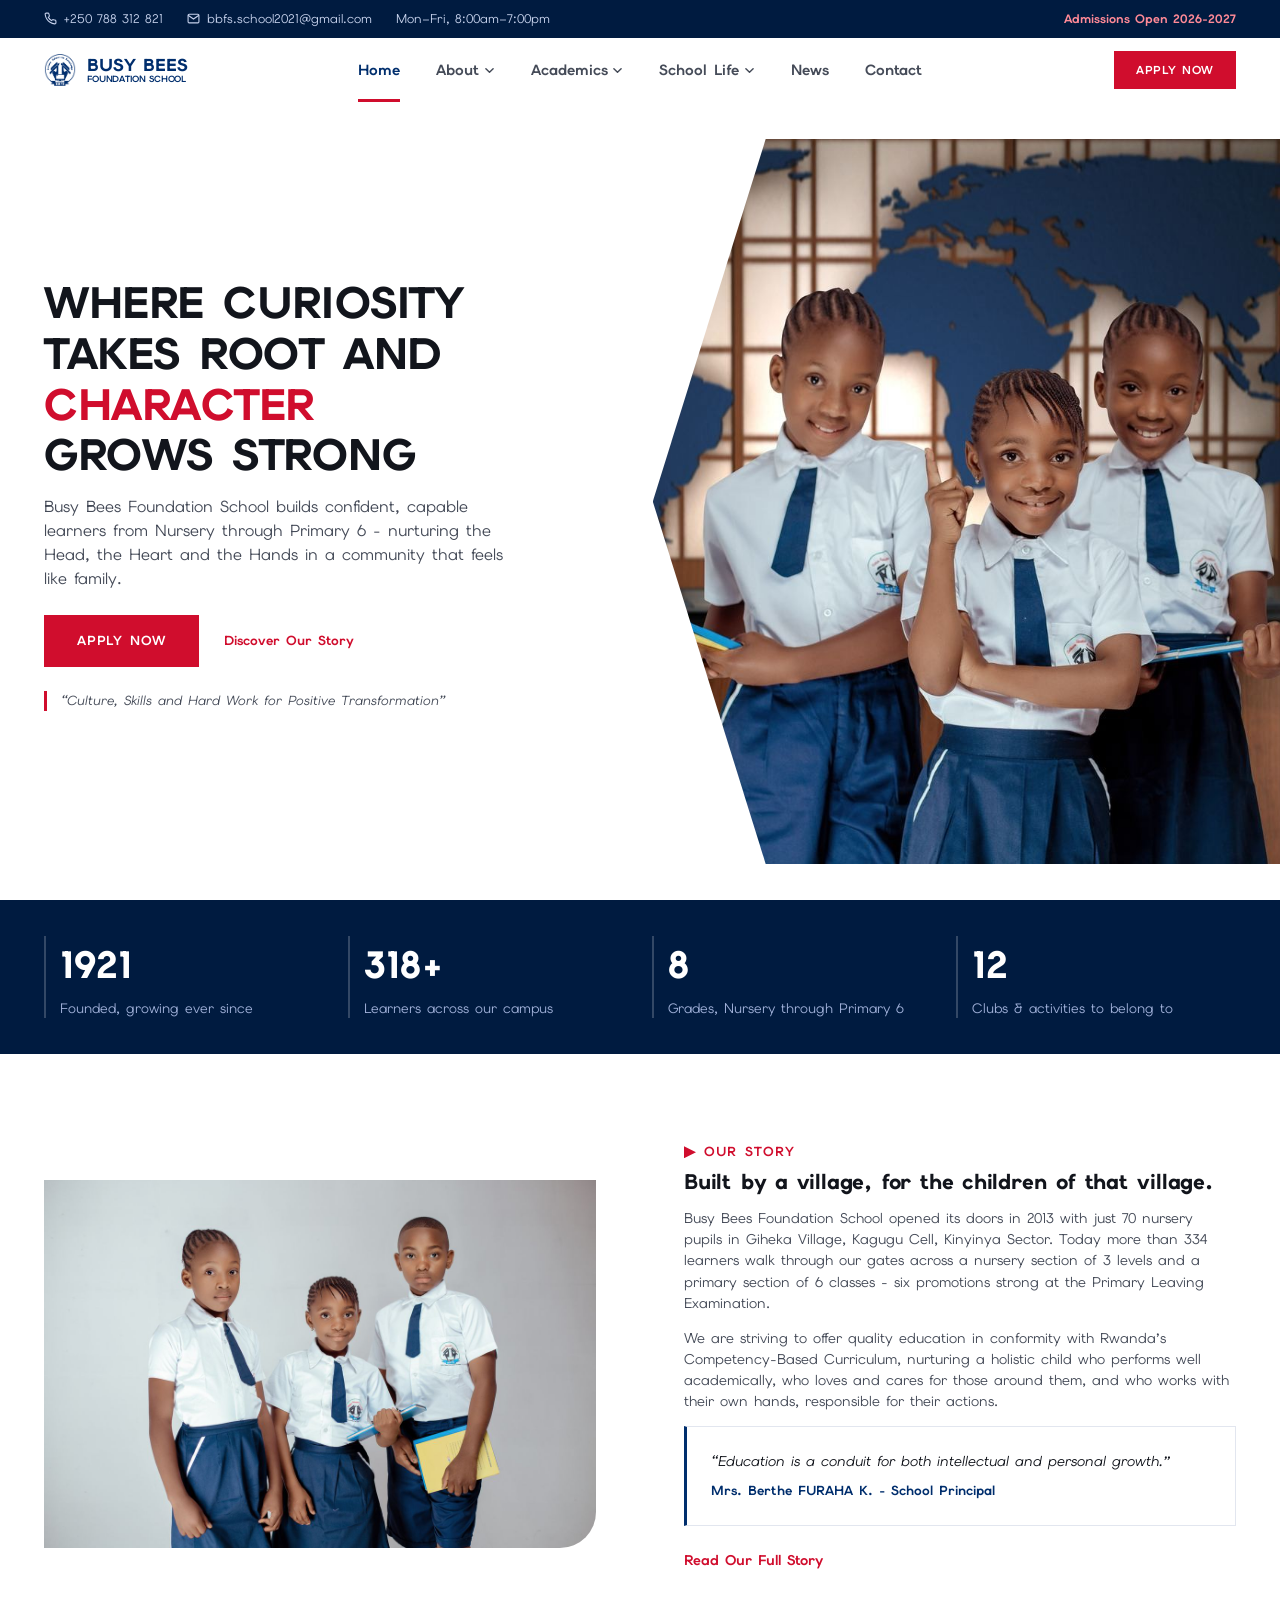
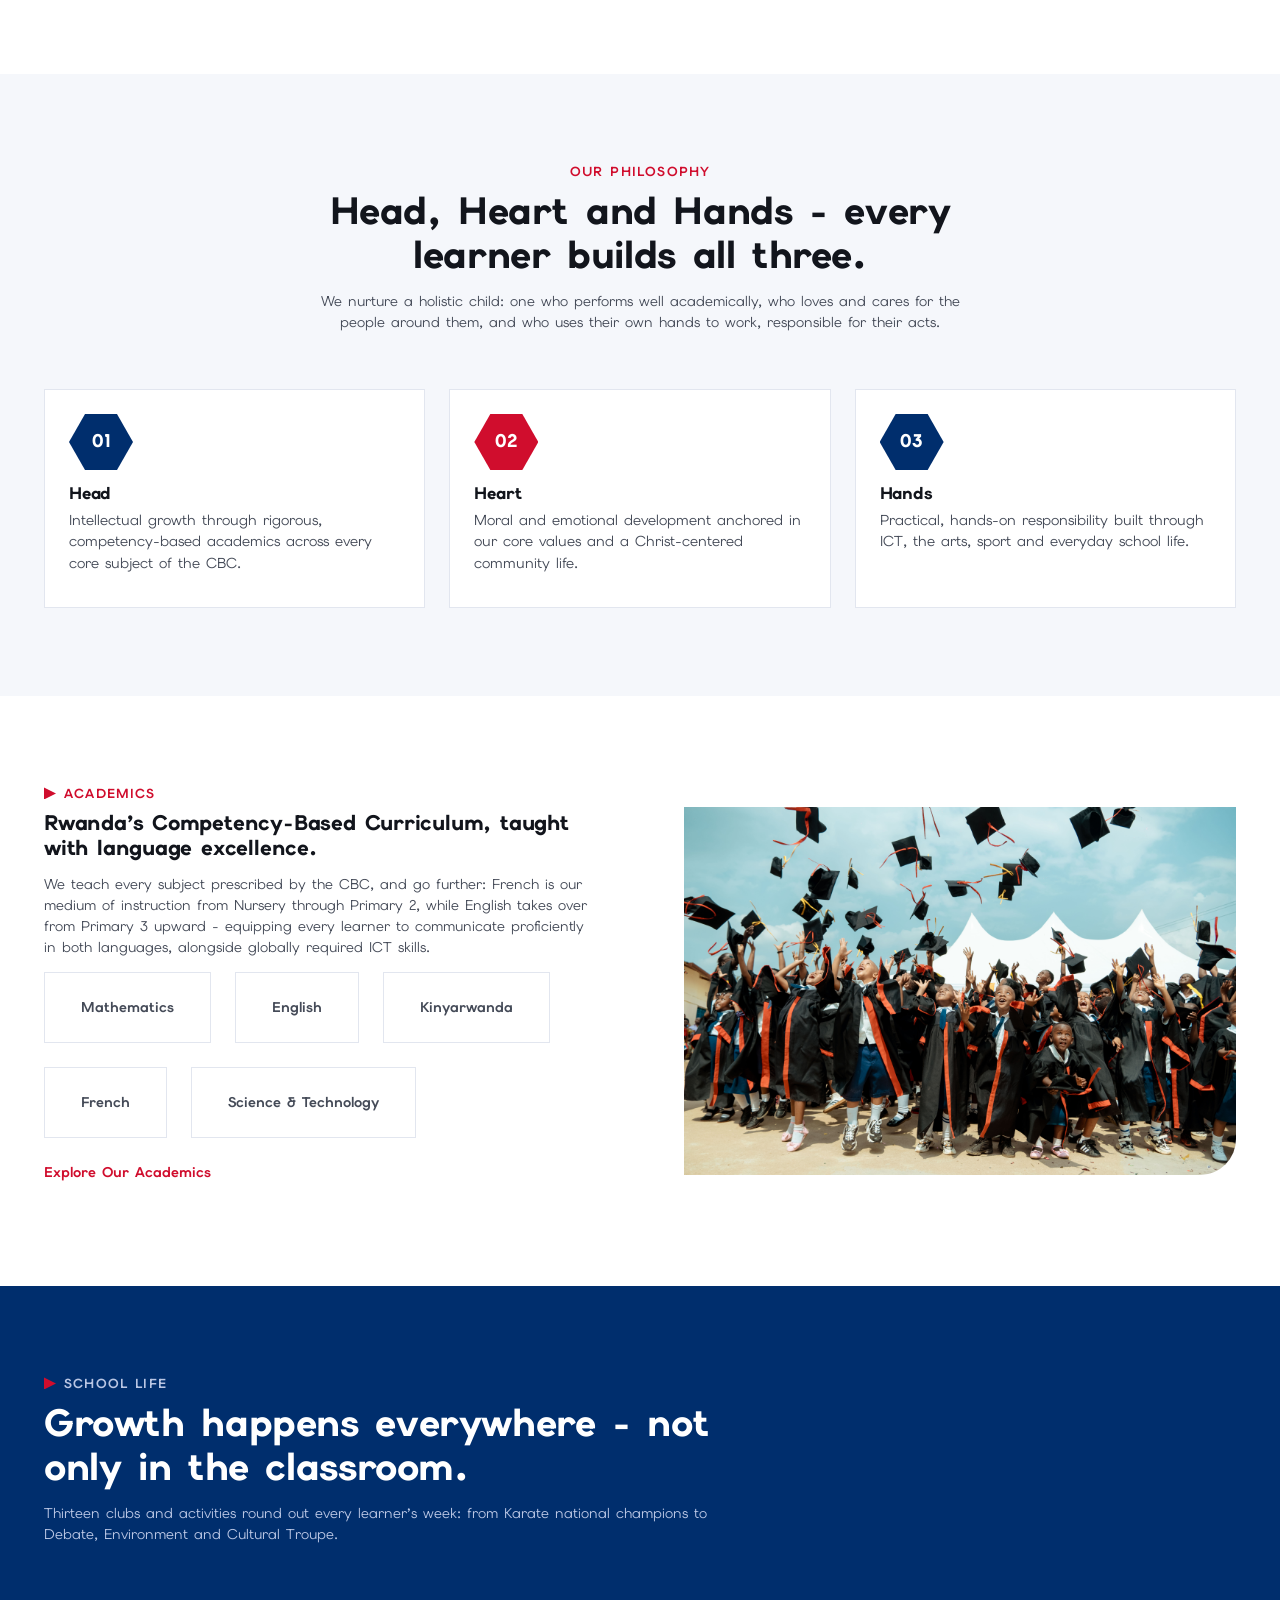
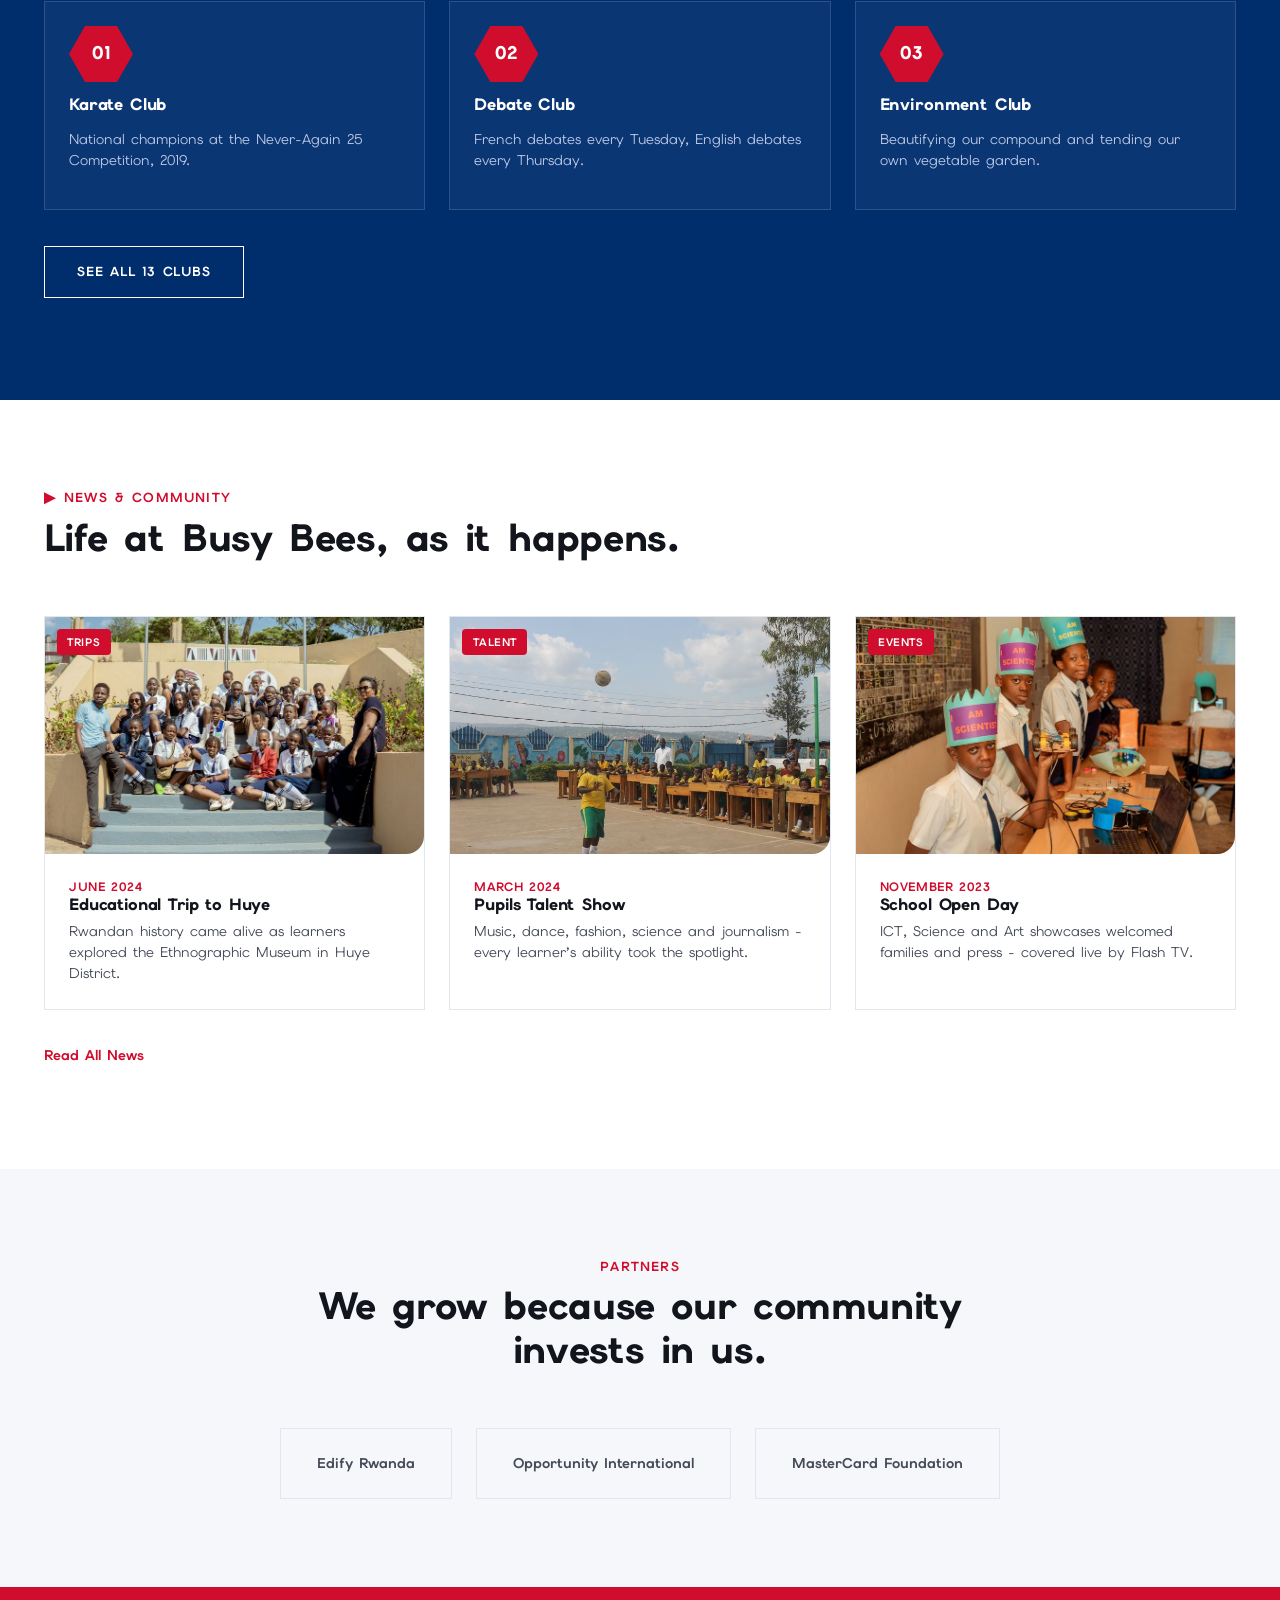
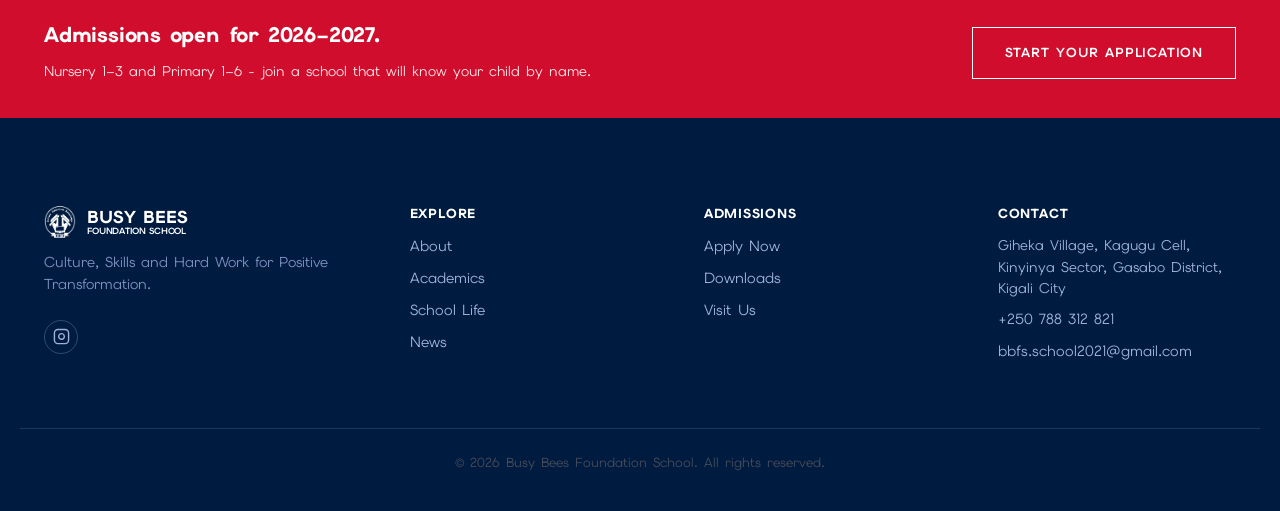
==== commit 9a1266f9: "graduation image at academics section" ====
--- a/index.html
+++ b/index.html
@@ -249,7 +249,7 @@
   <section class="section academics">
     <div class="container two-col reverse">
       <div class="photo-frame reveal">
-        <img src="assets/images/academics-teaser.jpg" alt="A learner engaged in the ICT-enabled curriculum at BBFS" loading="lazy">
+        <img src="assets/images/graduation.jpg" alt="A learner engaged in the ICT-enabled curriculum at BBFS" loading="lazy">
       </div>
       <div>
         <p class="eyebrow reveal">Academics</p>
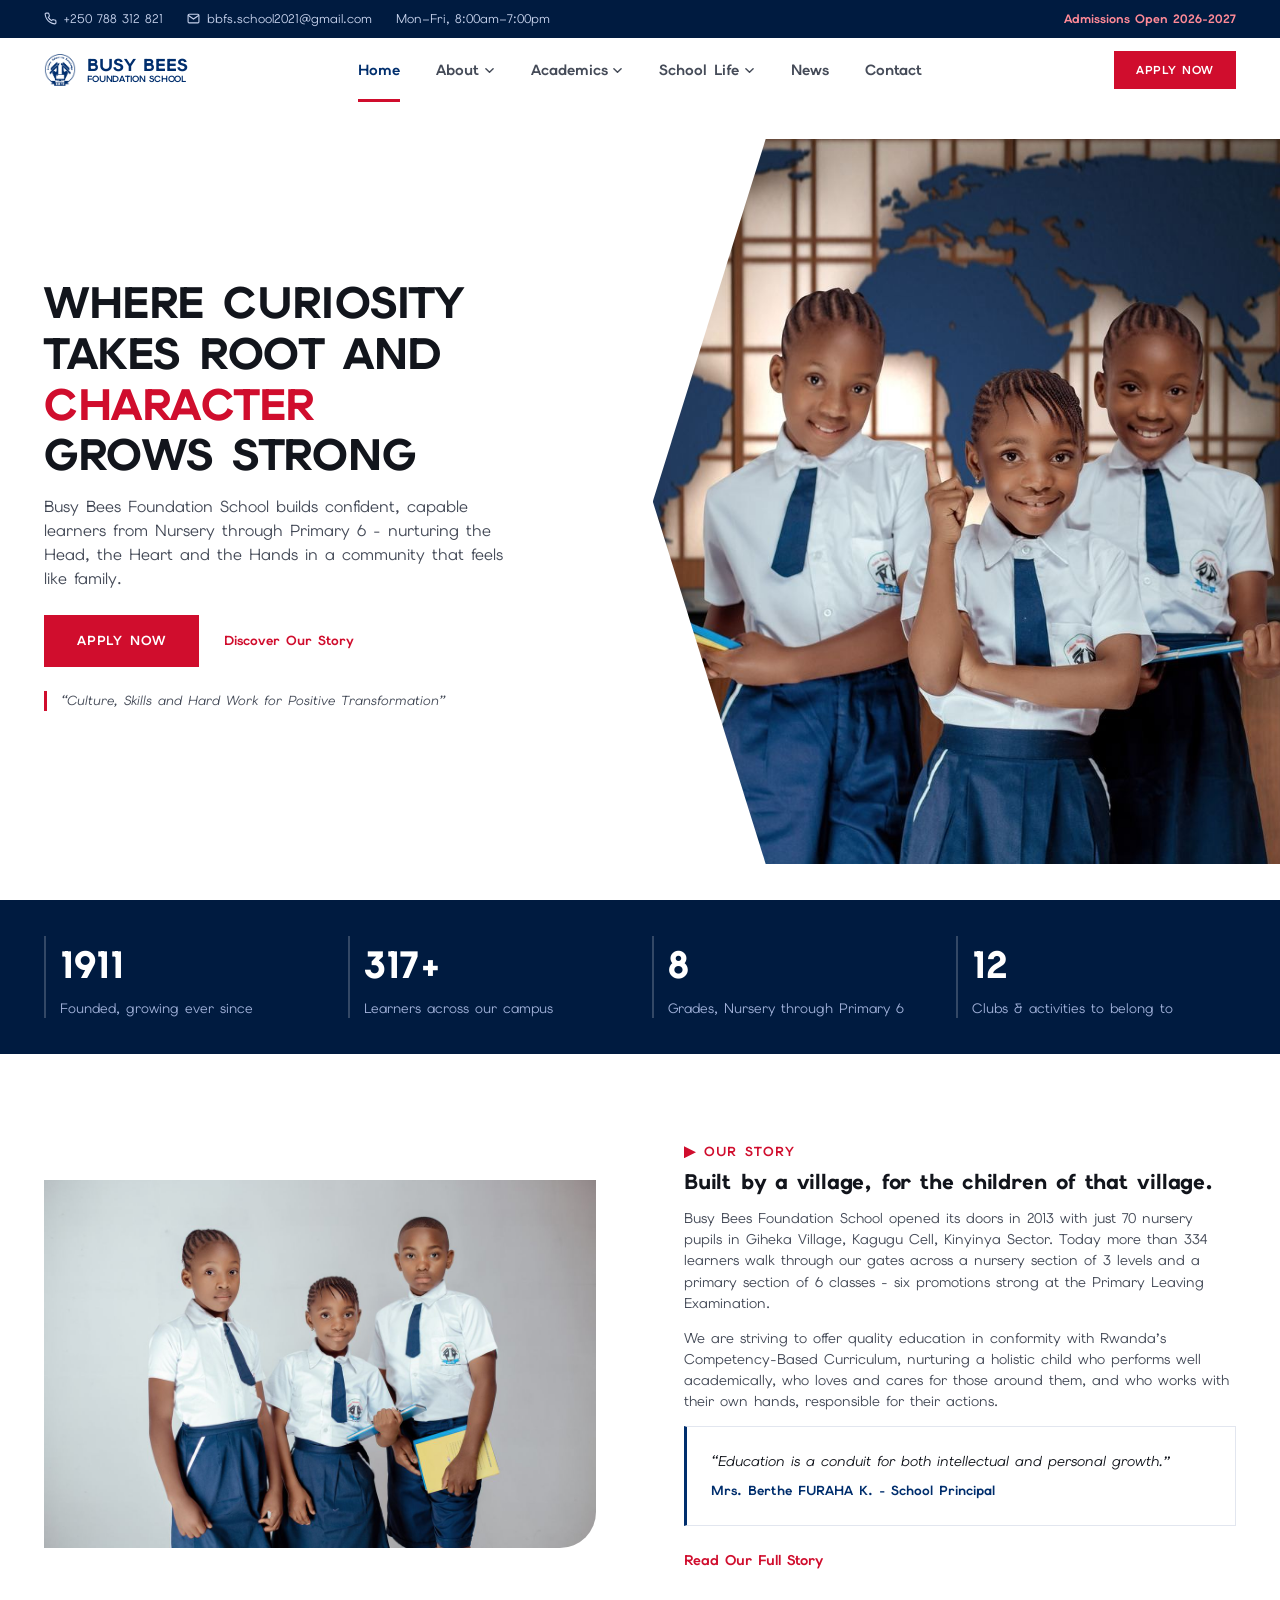
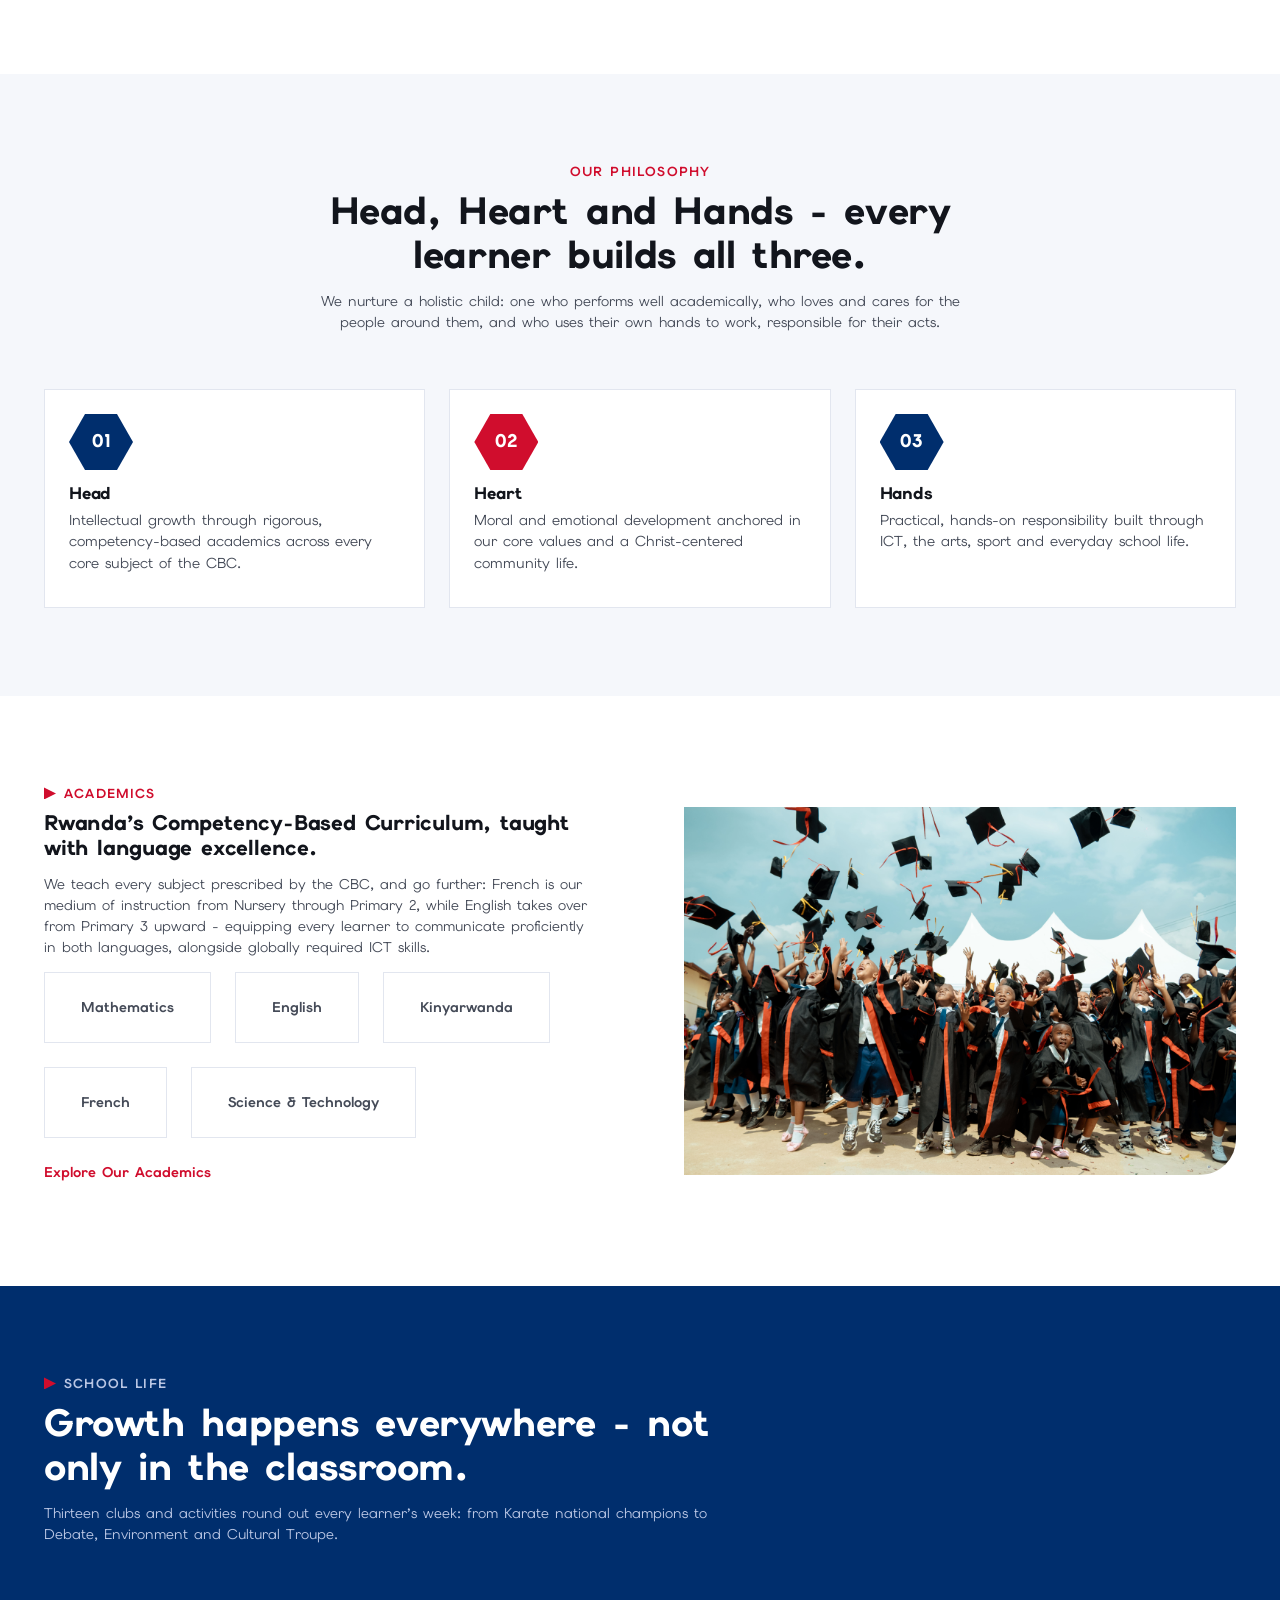
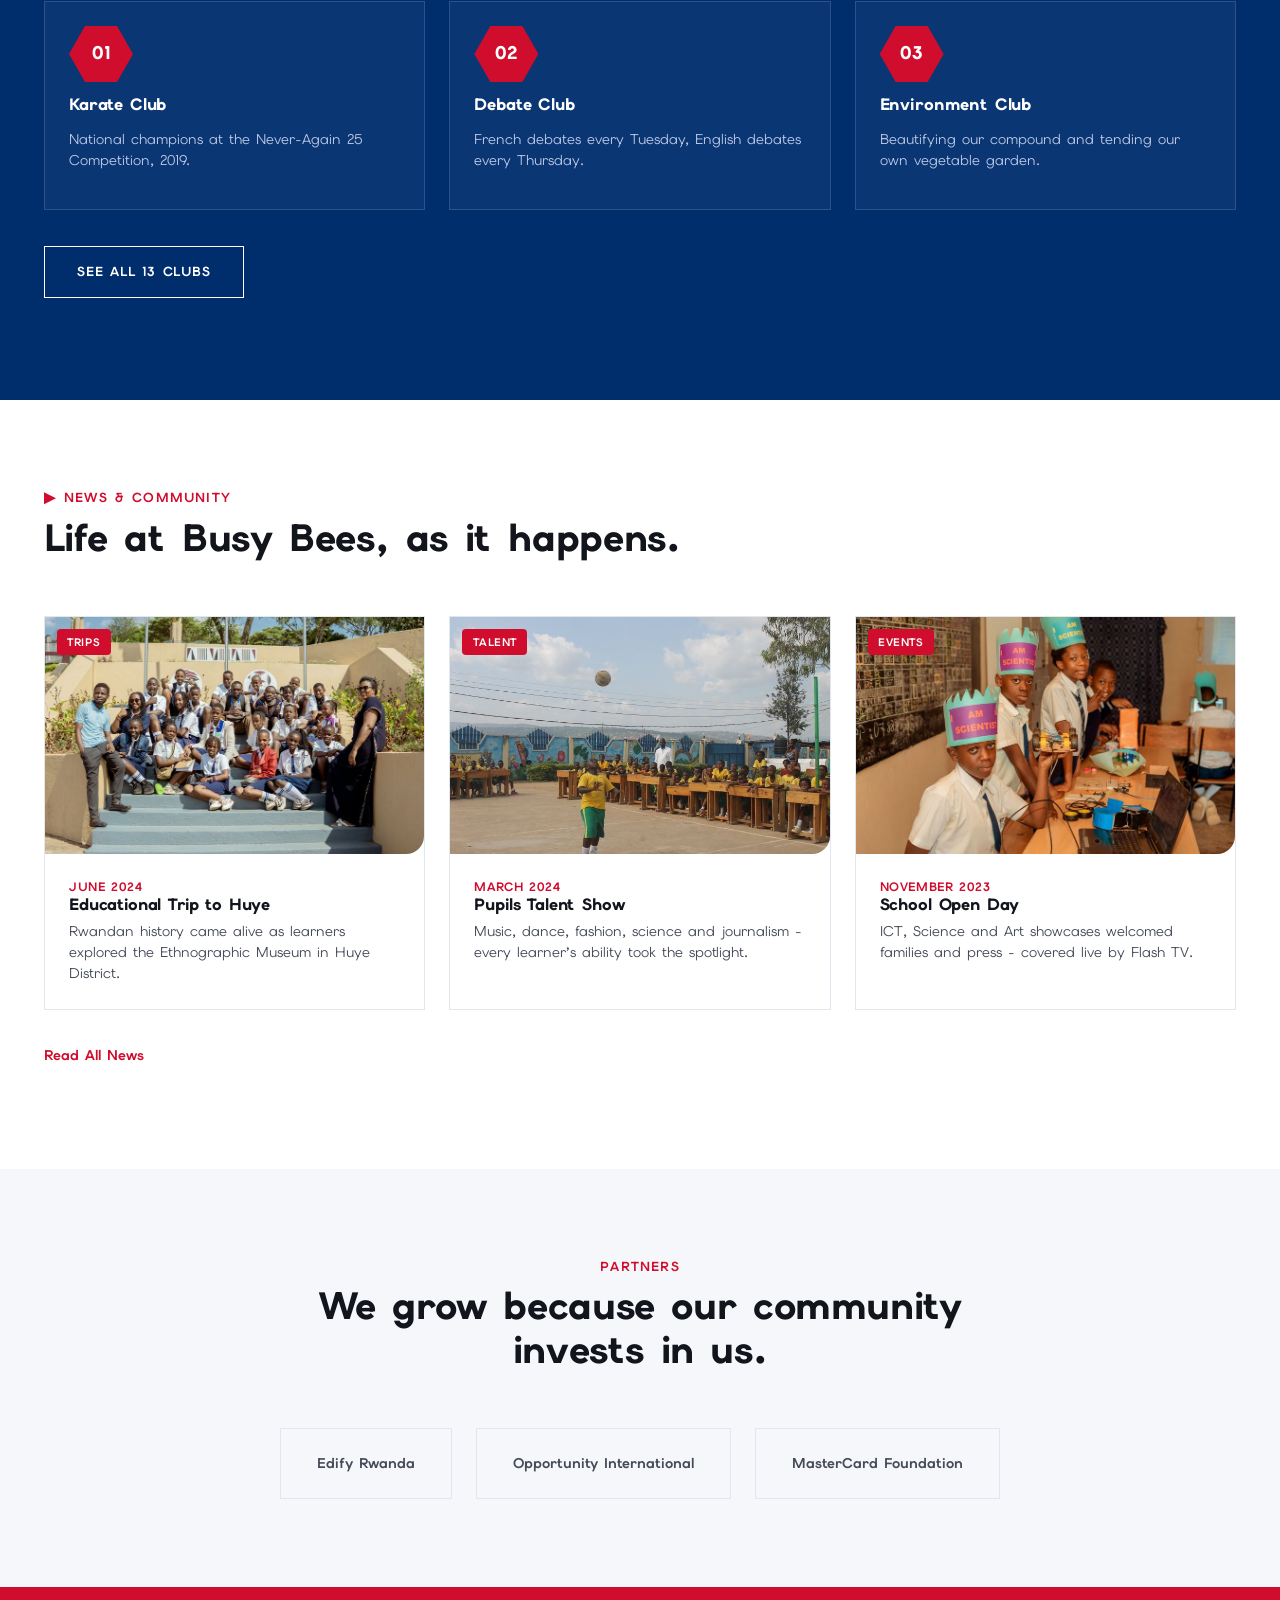
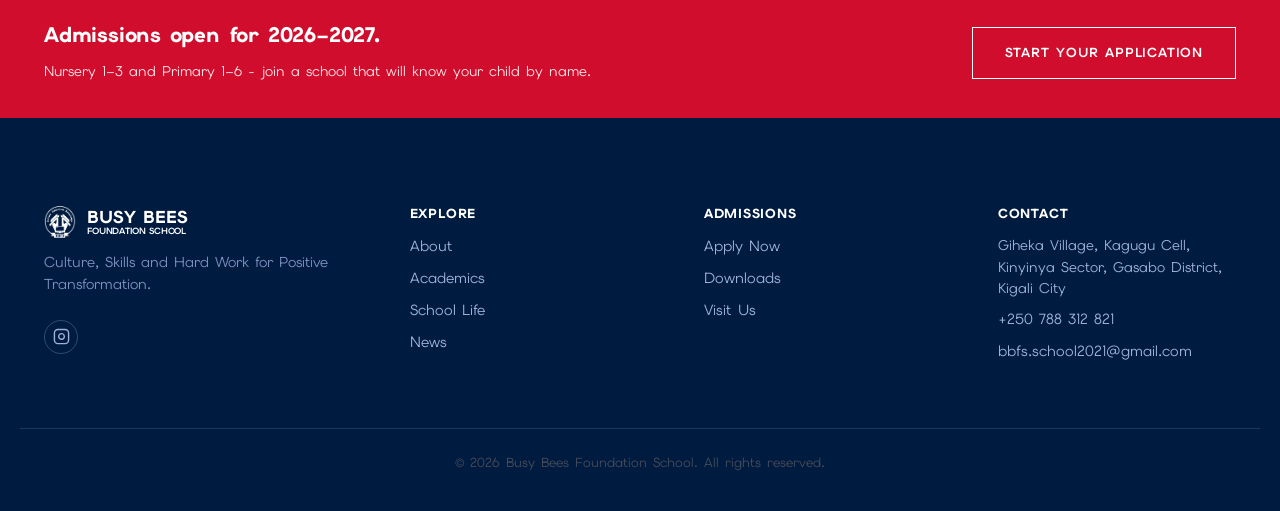
==== commit 38af909a: "schema markup implementation" ====
--- a/index.html
+++ b/index.html
@@ -3,16 +3,28 @@
 <head>
 <meta charset="UTF-8">
 <meta name="viewport" content="width=device-width, initial-scale=1.0">
-<title>Busy Bees Foundation School — Culture, Skills &amp; Hard Work for Positive Transformation</title>
+<title>Busy Bees Foundation School - Culture, Skills &amp; Hard Work for Positive Transformation</title>
 <meta name="description" content="Busy Bees Foundation School in Kigali, Rwanda nurtures curious, confident learners from Nursery through Primary 6 through Rwanda's Competency-Based Curriculum, delivered in a safe, Christ-centered community.">
 <meta name="theme-color" content="#002E6D">
 
 <meta property="og:type" content="website">
 <meta property="og:site_name" content="Busy Bees Foundation School">
-<meta property="og:title" content="Busy Bees Foundation School — Culture, Skills &amp; Hard Work for Positive Transformation">
+<meta property="og:title" content="Busy Bees Foundation School - Culture, Skills &amp; Hard Work for Positive Transformation">
 <meta property="og:description" content="A community-built education in Kigali, Rwanda — where every learner grows in knowledge, character and confidence, from Nursery through Primary 6.">
 <meta property="og:url" content="https://bbfs.ac.rw/">
+<meta property="og:image" content="https://bbfs.ac.rw/assets/logo/logo-blue-bg.png">
+<meta property="og:image:secure_url" content="https://bbfs.ac.rw/assets/logo/logo-blue-bg.png">
+<meta property="og:image:type" content="image/png">
+<meta property="og:image:width" content="1000">
+<meta property="og:image:height" content="1000">
+<meta property="og:image:alt" content="Busy Bees Foundation School logo">
 <meta property="og:locale" content="en_US">
+
+<meta name="twitter:card" content="summary_large_image">
+<meta name="twitter:title" content="Busy Bees Foundation School - Culture, Skills &amp; Hard Work for Positive Transformation">
+<meta name="twitter:description" content="A community-built education in Kigali, Rwanda — where every learner grows in knowledge, character and confidence, from Nursery through Primary 6.">
+<meta name="twitter:image" content="https://bbfs.ac.rw/assets/logo/logo-blue-bg.png">
+<meta name="twitter:image:alt" content="Busy Bees Foundation School logo">
 
 <link rel="icon" type="image/png" href="assets/favicon.png">
 <link rel="canonical" href="https://bbfs.ac.rw/">
@@ -26,20 +38,54 @@
 <script type="application/ld+json">
 {
   "@context": "https://schema.org",
-  "@type": "EducationalOrganization",
-  "name": "Busy Bees Foundation School",
-  "alternateName": "BBFS",
-  "url": "https://bbfs.ac.rw/",
-  "foundingDate": "2013",
-  "slogan": "Culture, Skills and Hard Work for Positive Transformation",
-  "address": {
-    "@type": "PostalAddress",
-    "streetAddress": "Giheka Village, Kagugu Cell, Kinyinya Sector",
-    "addressLocality": "Gasabo District, Kigali City",
-    "addressCountry": "RW"
-  },
-  "telephone": ["+250788312821", "+250788534097"],
-  "email": "bbfs.school2021@gmail.com"
+  "@graph": [
+    {
+      "@type": "EducationalOrganization",
+      "@id": "https://bbfs.ac.rw/#organization",
+      "name": "Busy Bees Foundation School",
+      "alternateName": "BBFS",
+      "url": "https://bbfs.ac.rw/",
+      "logo": {
+        "@type": "ImageObject",
+        "@id": "https://bbfs.ac.rw/#logo",
+        "url": "https://bbfs.ac.rw/assets/logo/logo-blue-bg.png",
+        "contentUrl": "https://bbfs.ac.rw/assets/logo/logo-blue-bg.png",
+        "width": 1000,
+        "height": 1000,
+        "caption": "Busy Bees Foundation School"
+      },
+      "image": { "@id": "https://bbfs.ac.rw/#logo" },
+      "foundingDate": "2013",
+      "slogan": "Culture, Skills and Hard Work for Positive Transformation",
+      "address": {
+        "@type": "PostalAddress",
+        "streetAddress": "Giheka Village, Kagugu Cell, Kinyinya Sector",
+        "addressLocality": "Gasabo District, Kigali City",
+        "addressCountry": "RW"
+      },
+      "telephone": ["+250788312821", "+250788534097"],
+      "email": "bbfs.school2021@gmail.com",
+      "sameAs": ["https://www.instagram.com/busybeesfoundationschool"]
+    },
+    {
+      "@type": "WebSite",
+      "@id": "https://bbfs.ac.rw/#website",
+      "url": "https://bbfs.ac.rw/",
+      "name": "Busy Bees Foundation School",
+      "publisher": { "@id": "https://bbfs.ac.rw/#organization" },
+      "inLanguage": "en"
+    },
+    {
+      "@type": "WebPage",
+      "@id": "https://bbfs.ac.rw/#webpage",
+      "url": "https://bbfs.ac.rw/",
+      "name": "Busy Bees Foundation School - Culture, Skills & Hard Work for Positive Transformation",
+      "description": "Busy Bees Foundation School in Kigali, Rwanda nurtures curious, confident learners from Nursery through Primary 6 through Rwanda's Competency-Based Curriculum, delivered in a safe, Christ-centered community.",
+      "isPartOf": { "@id": "https://bbfs.ac.rw/#website" },
+      "about": { "@id": "https://bbfs.ac.rw/#organization" },
+      "inLanguage": "en"
+    }
+  ]
 }
 </script>
 </head>
